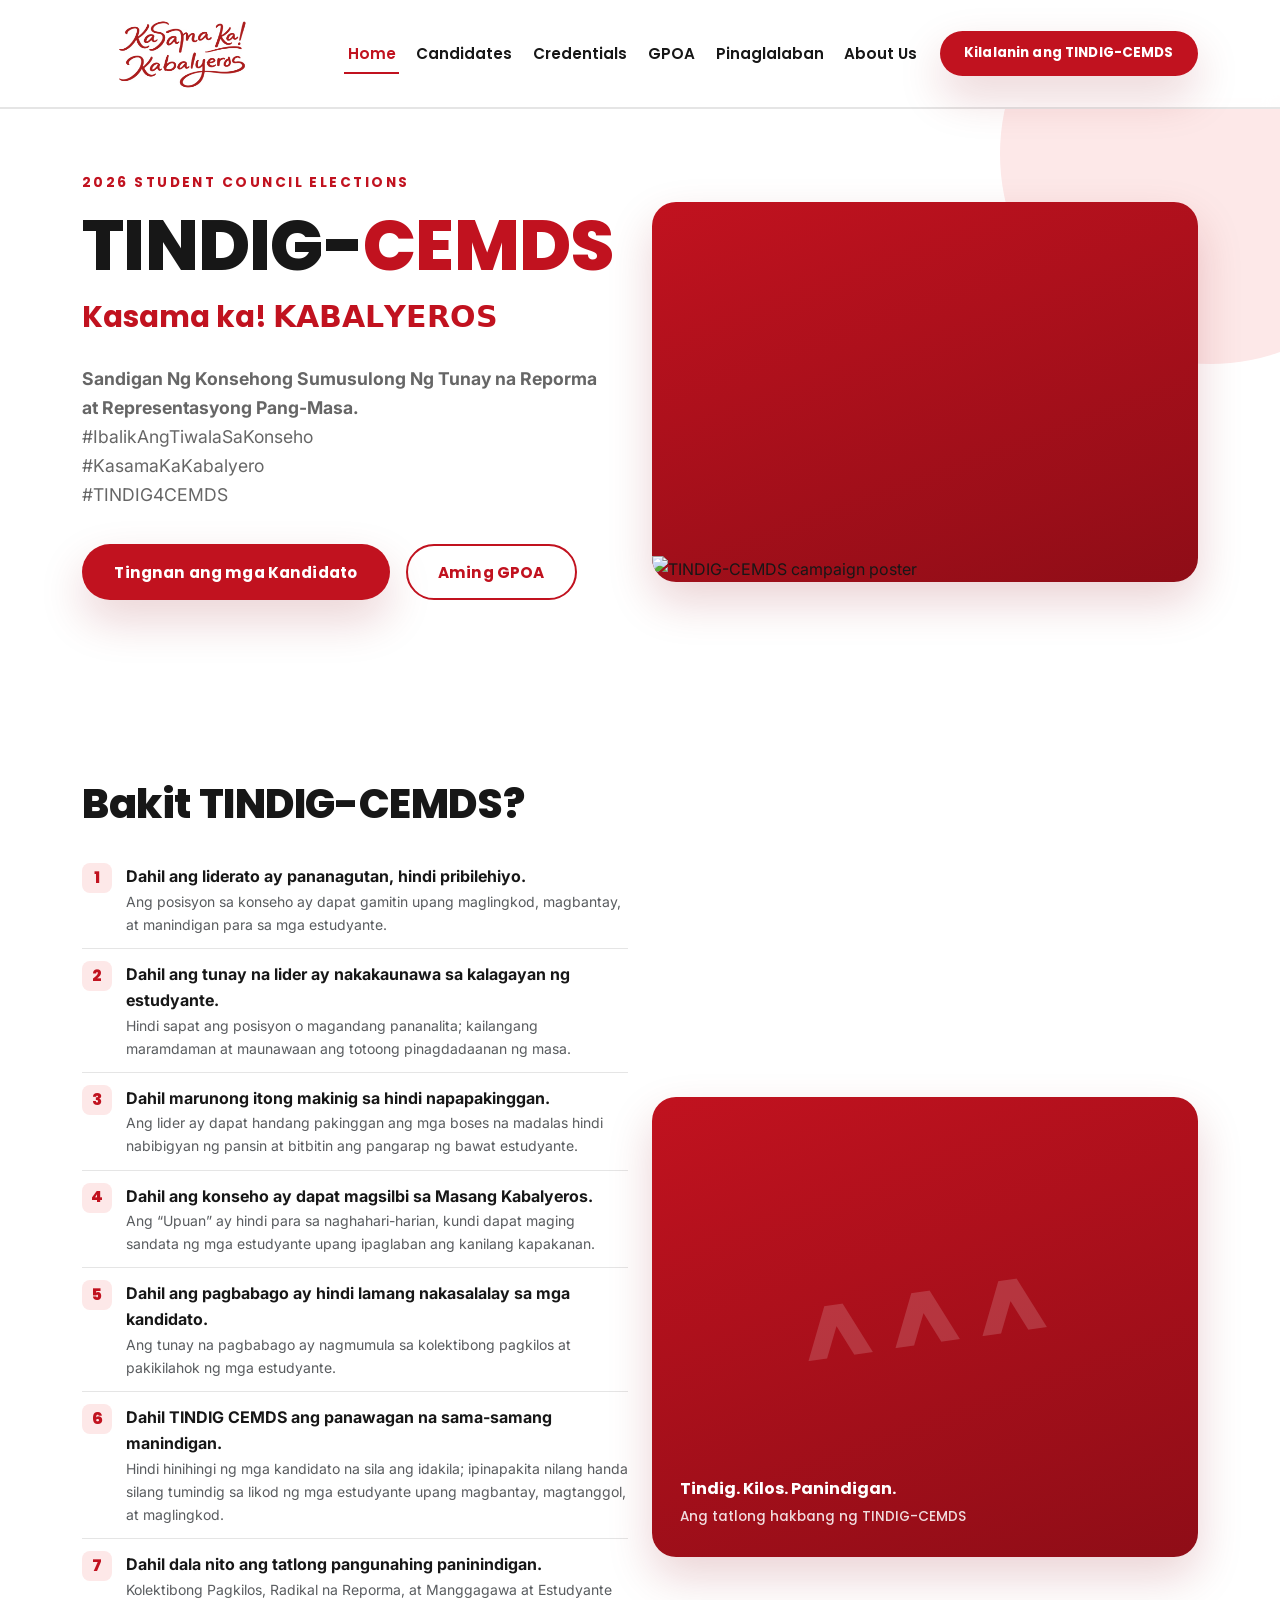
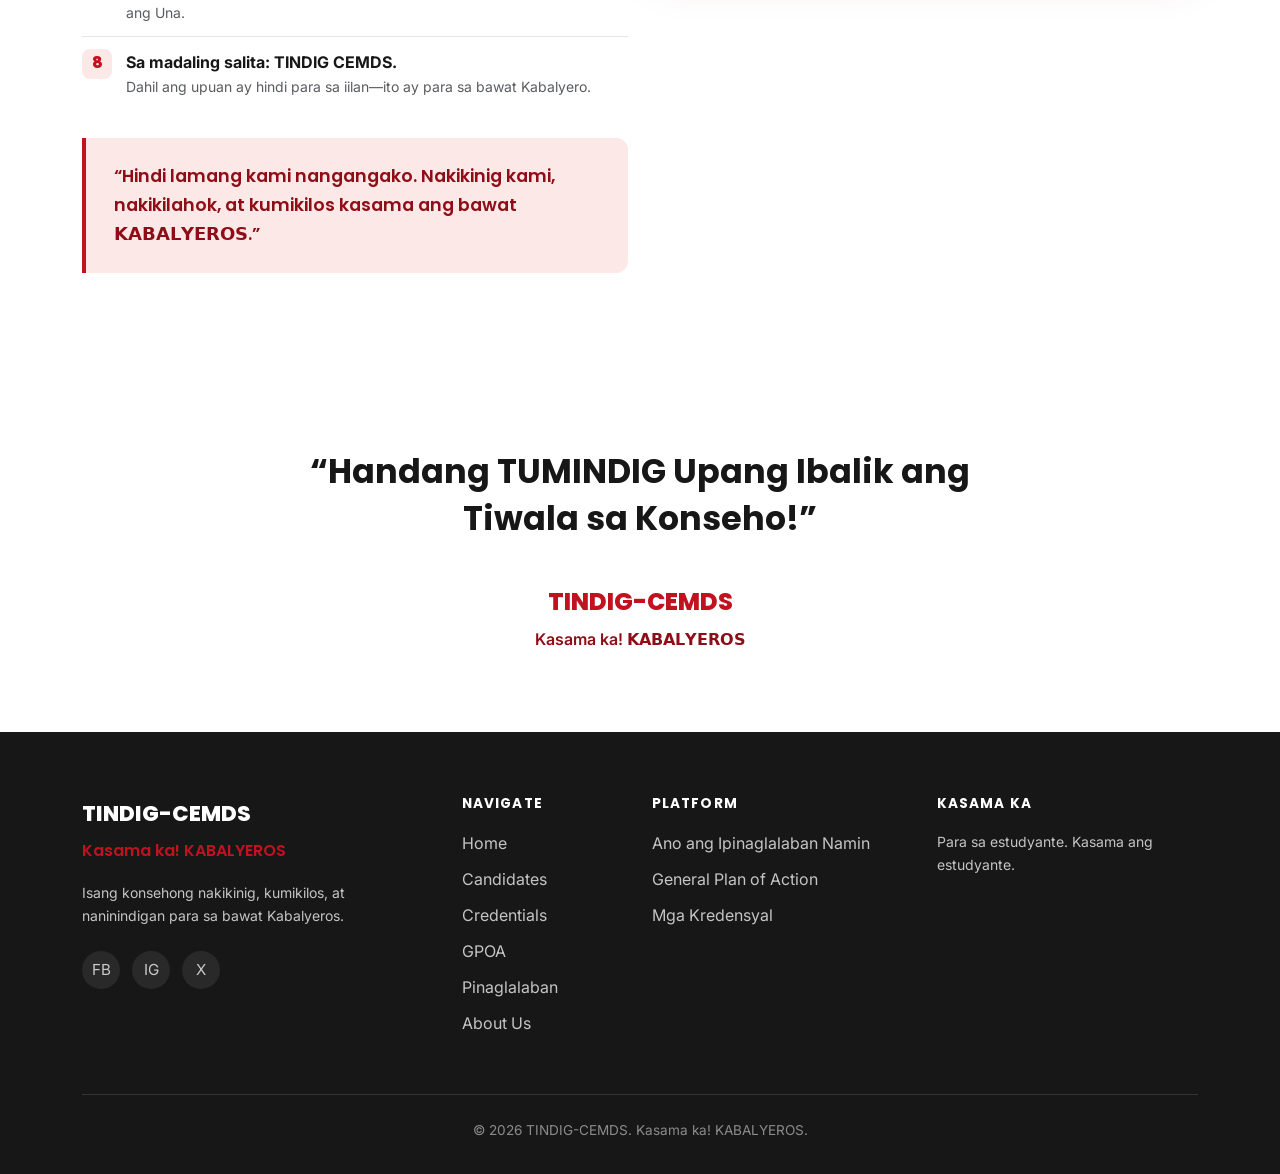
==== index.html @ 8375a336 "Update" ====
<!DOCTYPE html>
<html lang="tl">

<head>
    <meta charset="UTF-8">
    <meta name="viewport" content="width=device-width, initial-scale=1.0">
    <title>TINDIG-CEMDS &mdash; Kasama ka! KABALYEROS</title>
    <meta name="description"
        content="TINDIG-CEMDS: Isang konsehong nakikinig, kumikilos, at naninindigan para sa bawat Kabalyeros.">

    <link rel="preconnect" href="https://fonts.googleapis.com">
    <link rel="preconnect" href="https://fonts.gstatic.com" crossorigin>
    <link
        href="https://fonts.googleapis.com/css2?family=Poppins:wght@500;600;700;800&family=Inter:wght@400;500;600&display=swap"
        rel="stylesheet">

    <link href="https://cdn.jsdelivr.net/npm/bootstrap@5.3.3/dist/css/bootstrap.min.css" rel="stylesheet">
    <link rel="stylesheet" href="css/style.css">
</head>

<body>

    <div id="site-navbar"></div>

    <main style="padding-top: 84px;">

        <!-- HERO -->
        <section class="hero">
            <div class="container">
                <div class="row align-items-center gy-5">
                    <div class="col-lg-6">
                        <div class="hero-kicker reveal">2026 Student Council Elections</div>
                        <h1 class="hero-title reveal">TINDIG-<span class="text-primary-red">CEMDS</span></h1>
                        <div class="hero-tagline reveal">Kasama ka! 𝗞𝗔𝗕𝗔𝗟𝗬𝗘𝗥𝗢𝗦</div>
                        <p class="hero-sub reveal"><strong>Sandigan Ng Konsehong Sumusulong Ng Tunay na Reporma at
                                Representasyong Pang-Masa.</strong> <br> #IbalikAngTiwalaSaKonseho
                            <br>#KasamaKaKabalyero
                            <br>#TINDIG4CEMDS
                        </p>
                        <div class="hero-actions reveal">
                            <a href="candidates.html" class="btn-campaign btn-campaign-red">Tingnan ang mga
                                Kandidato</a>
                            <a href="gpoa.html" class="btn-campaign btn-campaign-outline">Aming GPOA</a>
                        </div>
                    </div>
                    <div class="col-lg-6">
                        <div class="hero-visual reveal"> <img src="assets/images/POSTER.png"
                                alt="TINDIG-CEMDS campaign poster" size="50%">
                        </div>
                    </div>
                </div>
            </div>
            </div>
        </section>

        <!-- CAMPAIGN INTRODUCTION -->
        <section class="section">
            <div class="container">
                <div class="row align-items-center gy-5">
                    <div class="col-lg-6 reveal">
                        <h2 class="section-heading">Bakit TINDIG-CEMDS?</h2>
                        <ul class="value-check-list mt-4">
                            <li>
                                <span class="value-check-icon">1</span>
                                <div>
                                    <strong>Dahil ang liderato ay pananagutan, hindi pribilehiyo.</strong>
                                    <p class="mb-0 text-muted small">Ang posisyon sa konseho ay dapat gamitin upang
                                        maglingkod, magbantay, at manindigan para sa mga estudyante.</p>
                                </div>
                            </li>
                            <li>
                                <span class="value-check-icon">2</span>
                                <div>
                                    <strong>Dahil ang tunay na lider ay nakakaunawa sa kalagayan ng estudyante.</strong>
                                    <p class="mb-0 text-muted small">Hindi sapat ang posisyon o magandang pananalita;
                                        kailangang maramdaman at maunawaan ang totoong pinagdadaanan ng masa.</p>
                                </div>
                            </li>
                            <li>
                                <span class="value-check-icon">3</span>
                                <div>
                                    <strong>Dahil marunong itong makinig sa hindi napapakinggan.</strong>
                                    <p class="mb-0 text-muted small">Ang lider ay dapat handang pakinggan ang mga boses
                                        na madalas hindi nabibigyan ng pansin at bitbitin ang pangarap ng bawat
                                        estudyante.</p>
                                </div>
                            </li>
                            <li>
                                <span class="value-check-icon">4</span>
                                <div>
                                    <strong>Dahil ang konseho ay dapat magsilbi sa Masang Kabalyeros.</strong>
                                    <p class="mb-0 text-muted small">Ang &ldquo;Upuan&rdquo; ay hindi para sa
                                        naghahari-harian,
                                        kundi dapat maging sandata ng mga estudyante upang ipaglaban ang kanilang
                                        kapakanan.</p>
                                </div>
                            </li>
                            <li>
                                <span class="value-check-icon">5</span>
                                <div>
                                    <strong>Dahil ang pagbabago ay hindi lamang nakasalalay sa mga kandidato.</strong>
                                    <p class="mb-0 text-muted small">Ang tunay na pagbabago ay nagmumula sa kolektibong
                                        pagkilos at pakikilahok ng mga estudyante.</p>
                                </div>
                            </li>
                            <li>
                                <span class="value-check-icon">6</span>
                                <div>
                                    <strong>Dahil TINDIG CEMDS ang panawagan na sama-samang manindigan.</strong>
                                    <p class="mb-0 text-muted small">Hindi hinihingi ng mga kandidato na sila ang
                                        idakila; ipinapakita nilang handa silang tumindig sa likod ng mga estudyante
                                        upang magbantay, magtanggol, at maglingkod.</p>
                                </div>
                            </li>
                            <li>
                                <span class="value-check-icon">7</span>
                                <div>
                                    <strong>Dahil dala nito ang tatlong pangunahing paninindigan.</strong>
                                    <p class="mb-0 text-muted small">Kolektibong Pagkilos, Radikal na Reporma, at
                                        Manggagawa at Estudyante ang Una.</p>
                                </div>
                            </li>
                            <li>
                                <span class="value-check-icon">8</span>
                                <div>
                                    <strong>Sa madaling salita: TINDIG CEMDS.</strong>
                                    <p class="mb-0 text-muted small">Dahil ang upuan ay hindi para sa iilan&mdash;ito ay
                                        para
                                        sa bawat Kabalyero.</p>
                                </div>
                            </li>
                        </ul>
                        <div class="highlight-callout">
                            &ldquo;Hindi lamang kami nangangako. Nakikinig kami, nakikilahok, at kumikilos kasama ang
                            bawat 𝗞𝗔𝗕𝗔𝗟𝗬𝗘𝗥𝗢𝗦.&rdquo;
                        </div>
                    </div>
                    <div class="col-lg-6 reveal">
                        <div class="hero-visual" style="min-height: 460px;">
                            <span class="hero-visual-mark" style="font-size: 6rem;">^ ^ ^</span>
                            <div class="hero-visual-caption">
                                Tindig. Kilos. Panindigan.
                                <small>Ang tatlong hakbang ng TINDIG-CEMDS</small>
                            </div>
                        </div>
                    </div>
                </div>
            </div>
        </section>



        <!-- CAMPAIGN STATEMENT -->
        <section class="statement-section">
            <div class="container reveal">
                <p class="statement-text">&ldquo;Handang TUMINDIG Upang Ibalik ang Tiwala sa Konseho!&rdquo;</p>
                <div class="statement-brand">TINDIG-CEMDS</div>
                <div class="statement-tagline">Kasama ka! 𝗞𝗔𝗕𝗔𝗟𝗬𝗘𝗥𝗢𝗦</div>
            </div>
        </section>

    </main>

    <div id="site-footer"></div>

    <button id="backToTop" class="back-to-top" aria-label="Back to top">&uarr;</button>

    <!-- Candidate Profile Modal (shared markup, populated via JS) -->
    <div class="modal fade modal-candidate" id="candidateModal" tabindex="-1" aria-labelledby="candidateModalLabel"
        aria-hidden="true">
        <div class="modal-dialog modal-dialog-centered modal-lg">
            <div class="modal-content">
                <div class="modal-header">
                    <div class="d-flex align-items-center gap-3">
                        <img id="candidateModalPhoto" src="" alt="" class="modal-candidate-photo">
                        <div>
                            <h5 class="modal-title mb-0" id="candidateModalLabel"><span id="candidateModalName"></span>
                            </h5>
                            <div id="candidateModalPosition" class="small"></div>
                        </div>
                    </div>
                    <button type="button" class="btn-close" data-bs-dismiss="modal" aria-label="Close"></button>
                </div>
                <div class="modal-body" id="candidateModalBody"></div>
            </div>
        </div>
    </div>

    <script src="https://cdn.jsdelivr.net/npm/bootstrap@5.3.3/dist/js/bootstrap.bundle.min.js"></script>
    <script src="js/script.js"></script>
</body>

</html>
---- css/style.css ----
/* =========================================================
   TINDIG-CEMDS — Campaign Website Stylesheet
   Kasama ka! KABALYEROS
   ========================================================= */

:root {
    --primary-red: #C1121F;
    --dark-red: #8F0D17;
    --light-red: #FDE8E8;
    --white: #FFFFFF;
    --off-white: #F8F8F8;
    --dark: #171717;
    --gray: #666666;
    --border: #E5E5E5;

    --font-display: 'Poppins', sans-serif;
    --font-body: 'Inter', sans-serif;

    --section-py: 6rem;
    --section-py-sm: 3.5rem;
    --radius: 14px;
    --shadow-soft: 0 10px 30px rgba(23, 23, 23, 0.06);
    --shadow-strong: 0 20px 45px rgba(143, 13, 23, 0.18);
}

/* =========================================================
   Base
   ========================================================= */
* { box-sizing: border-box; }

html { scroll-behavior: smooth; }

body {
    font-family: var(--font-body);
    color: var(--dark);
    background-color: var(--white);
    overflow-x: hidden;
    line-height: 1.65;
}

h1, h2, h3, h4, h5, h6 {
    font-family: var(--font-display);
    font-weight: 800;
    color: var(--dark);
    letter-spacing: -0.01em;
}

a { text-decoration: none; }

img { max-width: 100%; display: block; }

::selection {
    background: var(--primary-red);
    color: var(--white);
}

:focus-visible {
    outline: 3px solid var(--primary-red);
    outline-offset: 3px;
}

@media (prefers-reduced-motion: reduce) {
    *, *::before, *::after {
        animation-duration: 0.001ms !important;
        animation-iteration-count: 1 !important;
        transition-duration: 0.001ms !important;
        scroll-behavior: auto !important;
    }
}

/* =========================================================
   Signature motif: the "chevron rise" — a repeated upward
   chevron mark ( ^ ) that stands in for "TINDIG" (to rise,
   to stand) and doubles as a nod to the Kabalyero (knight)
   sash / heraldic mark used across eyebrows and dividers.
   ========================================================= */

.eyebrow {
    display: inline-flex;
    align-items: center;
    gap: 0.55rem;
    font-family: var(--font-display);
    font-weight: 700;
    font-size: 0.8rem;
    letter-spacing: 0.16em;
    text-transform: uppercase;
    color: var(--primary-red);
    margin-bottom: 1rem;
}

.eyebrow::before {
    content: "^ ^ ^";
    letter-spacing: 0.1em;
    font-size: 0.75rem;
    color: var(--primary-red);
    opacity: 0.75;
}

.chevron-rule {
    width: 64px;
    height: 3px;
    background: var(--primary-red);
    position: relative;
    margin: 0 auto;
    border-radius: 2px;
}

.chevron-rule--left { margin: 0; }

/* =========================================================
   Utility / layout helpers
   ========================================================= */

.section {
    padding: var(--section-py) 0;
}

@media (max-width: 767.98px) {
    .section { padding: var(--section-py-sm) 0; }
}

.section-tint {
    background-color: var(--off-white);
}

.section-heading {
    font-size: clamp(1.9rem, 3.2vw, 2.75rem);
    line-height: 1.15;
    margin-bottom: 0.75rem;
}

.section-lead {
    color: var(--gray);
    font-size: 1.05rem;
    max-width: 640px;
}

.text-primary-red { color: var(--primary-red) !important; }
.bg-light-red { background-color: var(--light-red); }

/* Buttons */
.btn-campaign {
    display: inline-flex;
    align-items: center;
    justify-content: center;
    gap: 0.5rem;
    font-family: var(--font-display);
    font-weight: 700;
    font-size: 0.95rem;
    letter-spacing: 0.01em;
    padding: 0.85rem 1.9rem;
    border-radius: 999px;
    border: 2px solid transparent;
    transition: transform 0.2s ease, box-shadow 0.2s ease, background-color 0.2s ease, color 0.2s ease;
}

.btn-campaign-red {
    background-color: var(--primary-red);
    color: var(--white);
    box-shadow: var(--shadow-strong);
}

.btn-campaign-red:hover {
    background-color: var(--dark-red);
    color: var(--white);
    transform: translateY(-2px);
}

.btn-campaign-outline {
    background-color: transparent;
    color: var(--primary-red);
    border-color: var(--primary-red);
}

.btn-campaign-outline:hover {
    background-color: var(--primary-red);
    color: var(--white);
    transform: translateY(-2px);
}

.btn-campaign-white {
    background-color: var(--white);
    color: var(--primary-red);
}

.btn-campaign-white:hover {
    background-color: var(--dark);
    color: var(--white);
    transform: translateY(-2px);
}

/* =========================================================
   Navbar
   ========================================================= */

.navbar-campaign {
    background-color: rgba(255, 255, 255, 0.96);
    backdrop-filter: blur(8px);
    box-shadow: 0 2px 0 var(--border);
    padding-top: 0.85rem;
    padding-bottom: 0.85rem;
}

.navbar-brand-campaign {
    font-family: var(--font-display);
    font-weight: 800;
    font-size: 1.3rem;
    color: var(--dark) !important;
    letter-spacing: -0.02em;
    display: flex;
    align-items: center;
    gap: 0.6rem;
}

.navbar-brand-campaign .brand-mark {
    width: 34px;
    height: 34px;
    border-radius: 9px;
    background: linear-gradient(135deg, var(--primary-red), var(--dark-red));
    color: var(--white);
    display: flex;
    align-items: center;
    justify-content: center;
    font-family: var(--font-display);
    font-weight: 800;
    font-size: 1rem;
}

.navbar-campaign .nav-link {
    font-family: var(--font-display);
    font-weight: 600;
    font-size: 0.95rem;
    color: var(--dark);
    margin: 0 0.45rem;
    position: relative;
    padding: 0.5rem 0.2rem !important;
}

.navbar-campaign .nav-link::after {
    content: "";
    position: absolute;
    left: 0;
    bottom: 0;
    height: 2px;
    width: 0;
    background: var(--primary-red);
    transition: width 0.25s ease;
}

.navbar-campaign .nav-link:hover::after,
.navbar-campaign .nav-link.active::after {
    width: 100%;
}

.navbar-campaign .nav-link.active {
    color: var(--primary-red);
}

.nav-cta {
    margin-left: 0.75rem;
    padding: 0.6rem 1.4rem;
    font-size: 0.85rem;
}

@media (max-width: 991.98px) {
    .navbar-campaign .nav-link { margin: 0.15rem 0; }
    .nav-cta { margin-left: 0; margin-top: 0.6rem; width: 100%; }
}

/* =========================================================
   Hero
   ========================================================= */

.hero {
    padding: 5.5rem 0 4.5rem;
    position: relative;
    overflow: hidden;
}

.hero::before {
    content: "";
    position: absolute;
    top: -140px;
    right: -140px;
    width: 420px;
    height: 420px;
    background: var(--light-red);
    border-radius: 50%;
    z-index: 0;
}

.hero .container { position: relative; z-index: 1; }

.hero-kicker {
    font-family: var(--font-display);
    font-weight: 700;
    font-size: 0.85rem;
    letter-spacing: 0.18em;
    text-transform: uppercase;
    color: var(--primary-red);
    margin-bottom: 1rem;
}

.hero-title {
    font-size: clamp(2.6rem, 6vw, 4.4rem);
    line-height: 1.03;
    margin-bottom: 0.6rem;
}

.hero-tagline {
    font-family: var(--font-display);
    font-weight: 700;
    font-size: clamp(1.3rem, 2.4vw, 1.85rem);
    color: var(--primary-red);
    margin-bottom: 1.4rem;
}

.hero-sub {
    color: var(--gray);
    font-size: 1.1rem;
    max-width: 520px;
    margin-bottom: 2.2rem;
}

.hero-actions .btn-campaign { margin-right: 0.75rem; margin-bottom: 0.75rem; }

.hero-visual {
    position: relative;
    border-radius: 24px;
    overflow: hidden;
    background: linear-gradient(160deg, var(--primary-red), var(--dark-red));
    min-height: 380px;
    display: flex;
    align-items: flex-end;
    box-shadow: var(--shadow-strong);
}

.hero-visual .hero-visual-mark {
    font-family: var(--font-display);
    color: rgba(255,255,255,0.16);
    font-weight: 800;
    font-size: 9rem;
    position: absolute;
    top: 50%;
    left: 50%;
    transform: translate(-50%, -50%) rotate(-8deg);
    white-space: nowrap;
}

.hero-visual-caption {
    position: relative;
    z-index: 1;
    color: var(--white);
    padding: 1.75rem;
    font-family: var(--font-display);
    font-weight: 700;
}

.hero-visual-caption small {
    display: block;
    font-weight: 500;
    opacity: 0.85;
    font-size: 0.85rem;
    margin-top: 0.25rem;
}

@media (max-width: 991.98px) {
    .hero-visual { min-height: 260px; margin-top: 2.5rem; }
    .hero-visual .hero-visual-mark { font-size: 5rem; }
}

/* Reveal-on-scroll (paired with IntersectionObserver in script.js) */
.reveal {
    opacity: 0;
    transform: translateY(24px);
    transition: opacity 0.6s ease, transform 0.6s ease;
}

.reveal.is-visible {
    opacity: 1;
    transform: translateY(0);
}

/* =========================================================
   Intro / value grid
   ========================================================= */

.value-check-list { list-style: none; padding: 0; margin: 0; }

.value-check-list li {
    display: flex;
    align-items: flex-start;
    gap: 0.85rem;
    padding: 0.75rem 0;
    border-bottom: 1px solid var(--border);
}

.value-check-list li:last-child { border-bottom: none; }

.value-check-icon {
    flex: 0 0 auto;
    width: 30px;
    height: 30px;
    border-radius: 8px;
    background: var(--light-red);
    color: var(--primary-red);
    display: flex;
    align-items: center;
    justify-content: center;
    font-weight: 800;
    font-family: var(--font-display);
}

.highlight-callout {
    border-left: 4px solid var(--primary-red);
    background: var(--light-red);
    padding: 1.5rem 1.75rem;
    border-radius: 0 12px 12px 0;
    font-family: var(--font-display);
    font-weight: 600;
    font-size: 1.1rem;
    color: var(--dark-red);
    margin-top: 1.75rem;
}

/* =========================================================
   Candidate cards
   ========================================================= */

.filter-bar {
    display: flex;
    flex-wrap: wrap;
    gap: 0.6rem;
    margin-bottom: 2.5rem;
}

.filter-btn {
    font-family: var(--font-display);
    font-weight: 600;
    font-size: 0.85rem;
    padding: 0.5rem 1.2rem;
    border-radius: 999px;
    border: 2px solid var(--border);
    background: var(--white);
    color: var(--gray);
    transition: all 0.2s ease;
}

.filter-btn:hover { border-color: var(--primary-red); color: var(--primary-red); }

.filter-btn.active {
    background: var(--primary-red);
    border-color: var(--primary-red);
    color: var(--white);
}

.candidate-card {
    background: var(--white);
    border: 1px solid var(--border);
    border-radius: var(--radius);
    overflow: hidden;
    height: 100%;
    transition: transform 0.25s ease, box-shadow 0.25s ease;
    display: flex;
    flex-direction: column;
}

.candidate-card:hover {
    transform: translateY(-6px);
    box-shadow: var(--shadow-soft);
}

.candidate-photo-wrap {
    position: relative;
    aspect-ratio: 4 / 5;
    background: var(--light-red);
    overflow: hidden;
}

.candidate-photo-wrap img {
    width: 100%;
    height: 100%;
    object-fit: cover;
}

.candidate-position-tag {
    position: absolute;
    top: 12px;
    left: 12px;
    background: var(--primary-red);
    color: var(--white);
    font-family: var(--font-display);
    font-weight: 700;
    font-size: 0.7rem;
    letter-spacing: 0.05em;
    text-transform: uppercase;
    padding: 0.35rem 0.7rem;
    border-radius: 999px;
}

.candidate-body {
    padding: 1.25rem 1.35rem 1.5rem;
    display: flex;
    flex-direction: column;
    flex-grow: 1;
}

.candidate-name {
    font-size: 1.1rem;
    margin-bottom: 0.15rem;
}

.candidate-position {
    color: var(--primary-red);
    font-family: var(--font-display);
    font-weight: 600;
    font-size: 0.85rem;
    margin-bottom: 0.65rem;
}

.candidate-intro {
    color: var(--gray);
    font-size: 0.9rem;
    margin-bottom: 1.1rem;
    flex-grow: 1;
}

.btn-profile {
    font-family: var(--font-display);
    font-weight: 700;
    font-size: 0.82rem;
    color: var(--primary-red);
    border: 2px solid var(--primary-red);
    border-radius: 999px;
    padding: 0.5rem 1rem;
    text-align: center;
    background: transparent;
    transition: all 0.2s ease;
}

.btn-profile:hover { background: var(--primary-red); color: var(--white); }

/* Candidate modal */
.modal-candidate .modal-content {
    border: none;
    border-radius: 18px;
    overflow: hidden;
}

.modal-candidate .modal-header {
    background: linear-gradient(135deg, var(--primary-red), var(--dark-red));
    color: var(--white);
    border: none;
    padding: 1.5rem 1.75rem;
}

.modal-candidate .modal-header .btn-close { filter: invert(1); }

.modal-candidate-photo {
    width: 84px;
    height: 84px;
    border-radius: 14px;
    object-fit: cover;
    border: 3px solid rgba(255,255,255,0.5);
}

.modal-candidate .modal-body { padding: 1.75rem; }

.modal-candidate dt {
    font-family: var(--font-display);
    font-weight: 700;
    font-size: 0.78rem;
    text-transform: uppercase;
    letter-spacing: 0.06em;
    color: var(--primary-red);
    margin-top: 1.1rem;
}

.modal-candidate dt:first-child { margin-top: 0; }

.modal-candidate dd {
    color: var(--dark);
    margin-bottom: 0;
}

/* =========================================================
   Credentials
   ========================================================= */

.stat-card {
    text-align: center;
    padding: 2rem 1rem;
    border-radius: var(--radius);
    background: var(--off-white);
    height: 100%;
}

.stat-number {
    font-family: var(--font-display);
    font-weight: 800;
    font-size: 2.4rem;
    color: var(--primary-red);
    line-height: 1;
}

.stat-label {
    font-size: 0.85rem;
    color: var(--gray);
    margin-top: 0.4rem;
    font-weight: 600;
}

.credential-card {
    border: 1px solid var(--border);
    border-radius: var(--radius);
    padding: 1.75rem;
    height: 100%;
    transition: border-color 0.2s ease, transform 0.2s ease;
}

.credential-card:hover {
    border-color: var(--primary-red);
    transform: translateY(-4px);
}

.credential-icon {
    width: 52px;
    height: 52px;
    border-radius: 12px;
    background: var(--light-red);
    color: var(--primary-red);
    display: flex;
    align-items: center;
    justify-content: center;
    font-size: 1.4rem;
    margin-bottom: 1rem;
}

/* Timeline */
.timeline {
    position: relative;
    padding-left: 2rem;
    border-left: 3px solid var(--light-red);
}

.timeline-item {
    position: relative;
    padding-bottom: 2rem;
}

.timeline-item:last-child { padding-bottom: 0; }

.timeline-item::before {
    content: "";
    position: absolute;
    left: -2.4rem;
    top: 0.2rem;
    width: 14px;
    height: 14px;
    border-radius: 50%;
    background: var(--primary-red);
    border: 3px solid var(--light-red);
}

.timeline-year {
    font-family: var(--font-display);
    font-weight: 700;
    color: var(--primary-red);
    font-size: 0.85rem;
    letter-spacing: 0.04em;
}

/* =========================================================
   GPOA Accordion
   ========================================================= */

.accordion-campaign .accordion-item {
    border: 1px solid var(--border);
    border-radius: 12px !important;
    overflow: hidden;
    margin-bottom: 1rem;
}

.accordion-campaign .accordion-button {
    font-family: var(--font-display);
    font-weight: 700;
    font-size: 1.02rem;
    color: var(--dark);
    background: var(--white);
    padding: 1.25rem 1.5rem;
}

.accordion-campaign .accordion-button:not(.collapsed) {
    color: var(--primary-red);
    background: var(--light-red);
    box-shadow: none;
}

.accordion-campaign .accordion-button:focus { box-shadow: none; }

.accordion-campaign .accordion-button::after {
    filter: none;
}

.accordion-campaign .accordion-body { padding: 1.5rem; }

.gpoa-program {
    padding-bottom: 1.5rem;
    margin-bottom: 1.5rem;
    border-bottom: 1px dashed var(--border);
}

.gpoa-program:last-child { border-bottom: none; margin-bottom: 0; padding-bottom: 0; }

.gpoa-program h5 {
    font-size: 1rem;
    color: var(--dark-red);
    margin-bottom: 0.6rem;
}

.gpoa-field-label {
    font-family: var(--font-display);
    font-weight: 700;
    font-size: 0.75rem;
    text-transform: uppercase;
    letter-spacing: 0.05em;
    color: var(--gray);
    margin-bottom: 0.15rem;
}

.gpoa-field { margin-bottom: 0.85rem; }
.gpoa-field:last-child { margin-bottom: 0; }

/* =========================================================
   Pinaglalaban advocacy cards
   ========================================================= */

.advocacy-card {
    border-radius: var(--radius);
    padding: 2.25rem 2rem;
    height: 100%;
    transition: transform 0.25s ease, box-shadow 0.25s ease;
}

.advocacy-card:hover { transform: translateY(-6px); }

.advocacy-card.card-white {
    background: var(--white);
    border: 1px solid var(--border);
}

.advocacy-card.card-white:hover { box-shadow: var(--shadow-soft); }

.advocacy-card.card-red {
    background: linear-gradient(150deg, var(--primary-red), var(--dark-red));
    color: var(--white);
}

.advocacy-card.card-red:hover { box-shadow: var(--shadow-strong); }

.advocacy-card.card-red .advocacy-title { color: var(--white); }
.advocacy-card.card-red p { color: rgba(255,255,255,0.9); }

.advocacy-number {
    font-family: var(--font-display);
    font-weight: 800;
    font-size: 0.85rem;
    letter-spacing: 0.08em;
    opacity: 0.6;
    margin-bottom: 0.75rem;
}

.advocacy-title {
    font-size: 1.25rem;
    color: var(--dark);
    margin-bottom: 0.6rem;
}

/* =========================================================
   Values
   ========================================================= */

.value-card {
    text-align: center;
    padding: 2rem 1.25rem;
    border-radius: var(--radius);
    border: 1px solid var(--border);
    height: 100%;
    transition: transform 0.2s ease, border-color 0.2s ease;
}

.value-card:hover {
    transform: translateY(-4px);
    border-color: var(--primary-red);
}

.value-card .value-mark {
    width: 56px;
    height: 56px;
    margin: 0 auto 1rem;
    border-radius: 50%;
    background: var(--light-red);
    color: var(--primary-red);
    display: flex;
    align-items: center;
    justify-content: center;
    font-family: var(--font-display);
    font-weight: 800;
    font-size: 1.1rem;
}

.value-card h5 {
    font-size: 1rem;
    letter-spacing: 0.02em;
    margin-bottom: 0.5rem;
}

.value-card p {
    color: var(--gray);
    font-size: 0.9rem;
    margin-bottom: 0;
}

/* =========================================================
   Vote CTA band
   ========================================================= */

.vote-band {
    background: linear-gradient(135deg, var(--primary-red), var(--dark-red));
    color: var(--white);
    text-align: center;
    padding: 5rem 0;
    position: relative;
    overflow: hidden;
}

.vote-band h2 {
    color: var(--white);
    font-size: clamp(2rem, 4vw, 3rem);
    margin-bottom: 1rem;
}

.vote-band p {
    color: rgba(255,255,255,0.9);
    font-size: 1.1rem;
    max-width: 620px;
    margin: 0 auto 0.5rem;
}

.vote-band .btn-campaign { margin-top: 1.75rem; }

/* Campaign statement */
.statement-section {
    text-align: center;
    padding: 5rem 0;
}

.statement-text {
    font-family: var(--font-display);
    font-weight: 700;
    font-size: clamp(1.4rem, 2.6vw, 2.1rem);
    max-width: 780px;
    margin: 0 auto 2.5rem;
    line-height: 1.4;
    color: var(--dark);
}

.statement-brand {
    font-family: var(--font-display);
    font-weight: 800;
    font-size: 1.5rem;
    color: var(--primary-red);
}

.statement-tagline {
    font-weight: 600;
    color: var(--dark-red);
    margin-top: 0.25rem;
}

/* =========================================================
   Footer
   ========================================================= */

.footer-campaign {
    background: var(--dark);
    color: rgba(255,255,255,0.75);
    padding: 4rem 0 2rem;
}

.footer-campaign .footer-brand {
    font-family: var(--font-display);
    font-weight: 800;
    font-size: 1.35rem;
    color: var(--white);
    margin-bottom: 0.4rem;
}

.footer-campaign .footer-tagline {
    color: var(--primary-red);
    font-weight: 600;
    font-family: var(--font-display);
    margin-bottom: 1rem;
}

.footer-campaign h6 {
    color: var(--white);
    font-family: var(--font-display);
    font-weight: 700;
    font-size: 0.85rem;
    text-transform: uppercase;
    letter-spacing: 0.08em;
    margin-bottom: 1.1rem;
}

.footer-campaign ul { list-style: none; padding: 0; margin: 0; }

.footer-campaign ul li { margin-bottom: 0.6rem; }

.footer-campaign a {
    color: rgba(255,255,255,0.75);
    transition: color 0.2s ease;
}

.footer-campaign a:hover { color: var(--white); }

.footer-social {
    display: flex;
    gap: 0.75rem;
}

.footer-social a {
    width: 38px;
    height: 38px;
    border-radius: 50%;
    background: rgba(255,255,255,0.08);
    display: flex;
    align-items: center;
    justify-content: center;
    font-size: 0.95rem;
}

.footer-social a:hover { background: var(--primary-red); }

.footer-bottom {
    border-top: 1px solid rgba(255,255,255,0.12);
    margin-top: 3rem;
    padding-top: 1.5rem;
    text-align: center;
    font-size: 0.85rem;
    color: rgba(255,255,255,0.5);
}

/* =========================================================
   Back to top
   ========================================================= */

.back-to-top {
    position: fixed;
    bottom: 1.75rem;
    right: 1.75rem;
    width: 48px;
    height: 48px;
    border-radius: 50%;
    background: var(--primary-red);
    color: var(--white);
    border: none;
    display: flex;
    align-items: center;
    justify-content: center;
    font-size: 1.1rem;
    box-shadow: var(--shadow-strong);
    opacity: 0;
    visibility: hidden;
    transform: translateY(12px);
    transition: all 0.3s ease;
    z-index: 999;
}

.back-to-top.show {
    opacity: 1;
    visibility: visible;
    transform: translateY(0);
}

.back-to-top:hover { background: var(--dark-red); }

/* =========================================================
   Page header (interior pages)
   ========================================================= */

.page-header {
    background: var(--off-white);
    padding: 3.5rem 0 3rem;
    text-align: center;
}

.page-header h1 { font-size: clamp(2rem, 4vw, 2.9rem); }

.page-header p {
    color: var(--gray);
    max-width: 560px;
    margin: 0.75rem auto 0;
}

/* About page */
.about-photo {
    border-radius: var(--radius);
    overflow: hidden;
    box-shadow: var(--shadow-soft);
}

/* =========================================================
   Responsive tweaks
   ========================================================= */

@media (max-width: 575.98px) {
    .btn-campaign { width: 100%; }
    .hero-actions .btn-campaign { margin-right: 0; }
    .advocacy-card { padding: 1.75rem 1.5rem; }
}
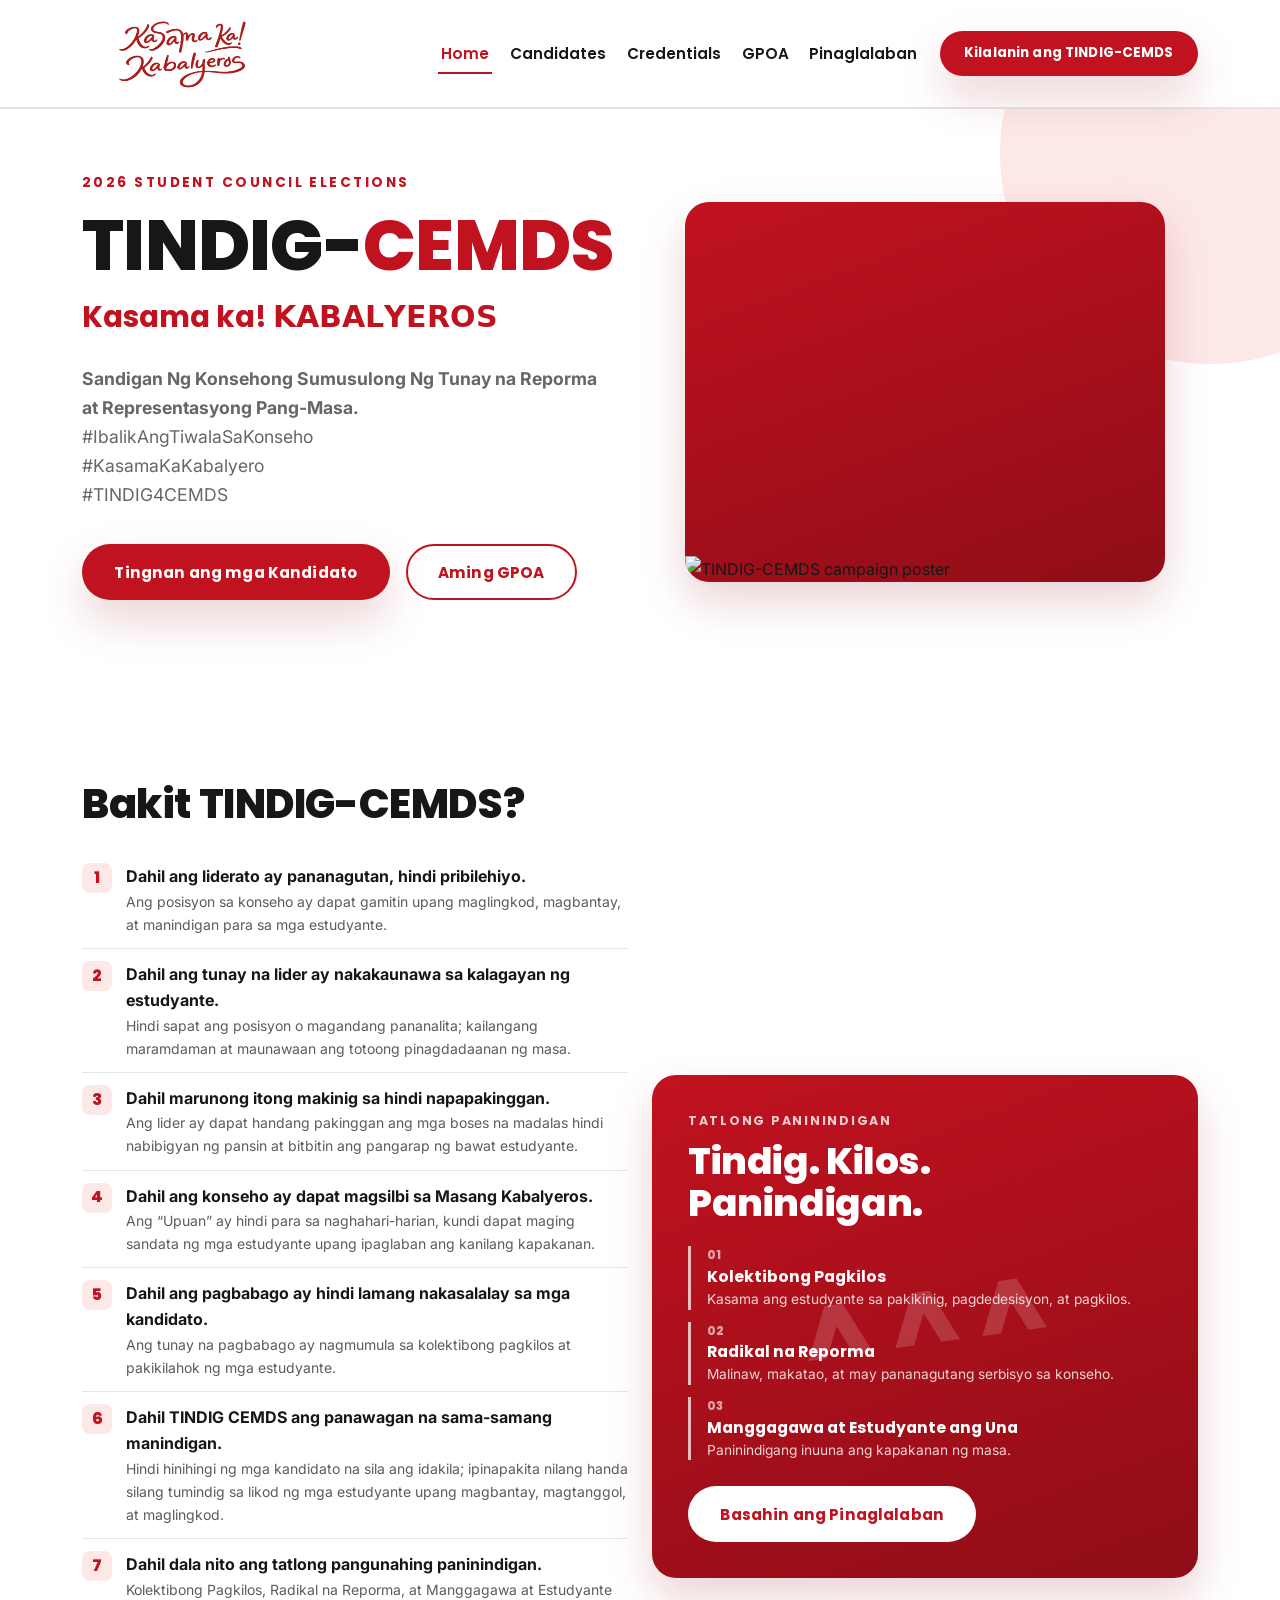
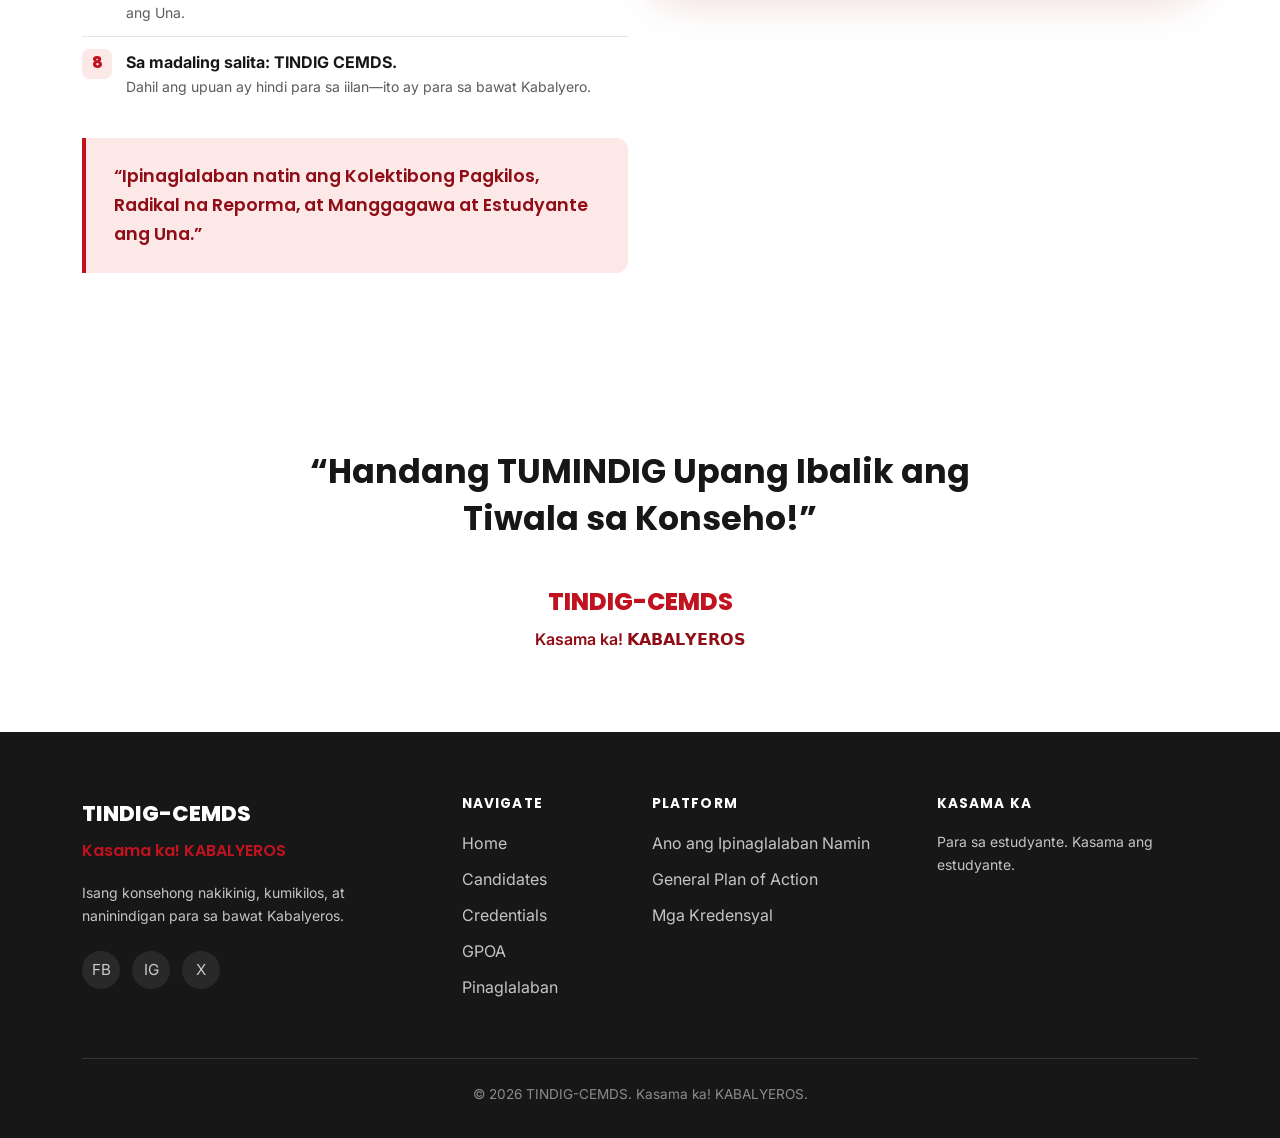
==== commit 7eb27db8: "Update all" ====
--- a/index.html
+++ b/index.html
@@ -44,8 +44,8 @@
                         </div>
                     </div>
                     <div class="col-lg-6">
-                        <div class="hero-visual reveal"> <img src="assets/images/POSTER.png"
-                                alt="TINDIG-CEMDS campaign poster" size="50%">
+                        <div class="hero-visual hero-poster-visual reveal"> <img src="assets/images/POSTER.png"
+                                alt="TINDIG-CEMDS campaign poster">
                         </div>
                     </div>
                 </div>
@@ -131,16 +131,34 @@
                             </li>
                         </ul>
                         <div class="highlight-callout">
-                            &ldquo;Hindi lamang kami nangangako. Nakikinig kami, nakikilahok, at kumikilos kasama ang
-                            bawat 𝗞𝗔𝗕𝗔𝗟𝗬𝗘𝗥𝗢𝗦.&rdquo;
+                            &ldquo;Ipinaglalaban natin ang Kolektibong Pagkilos, Radikal na Reporma, at Manggagawa at
+                            Estudyante ang Una.&rdquo;
                         </div>
                     </div>
                     <div class="col-lg-6 reveal">
-                        <div class="hero-visual" style="min-height: 460px;">
-                            <span class="hero-visual-mark" style="font-size: 6rem;">^ ^ ^</span>
-                            <div class="hero-visual-caption">
-                                Tindig. Kilos. Panindigan.
-                                <small>Ang tatlong hakbang ng TINDIG-CEMDS</small>
+                        <div class="hero-visual campaign-action-panel">
+                            <span class="hero-visual-mark">^ ^ ^</span>
+                            <div class="campaign-action-content">
+                                <div class="campaign-action-kicker">Tatlong Paninindigan</div>
+                                <h3>Tindig. Kilos. Panindigan.</h3>
+                                <div class="campaign-action-list">
+                                    <div>
+                                        <span>01</span>
+                                        <strong>Kolektibong Pagkilos</strong>
+                                        <p>Kasama ang estudyante sa pakikinig, pagdedesisyon, at pagkilos.</p>
+                                    </div>
+                                    <div>
+                                        <span>02</span>
+                                        <strong>Radikal na Reporma</strong>
+                                        <p>Malinaw, makatao, at may pananagutang serbisyo sa konseho.</p>
+                                    </div>
+                                    <div>
+                                        <span>03</span>
+                                        <strong>Manggagawa at Estudyante ang Una</strong>
+                                        <p>Paninindigang inuuna ang kapakanan ng masa.</p>
+                                    </div>
+                                </div>
+                                <a href="pinaglalaban.html" class="btn-campaign btn-campaign-white">Basahin ang Pinaglalaban</a>
                             </div>
                         </div>
                     </div>
@@ -190,4 +208,4 @@
     <script src="js/script.js"></script>
 </body>
 
-</html>+</html>
--- a/css/style.css
+++ b/css/style.css
@@ -364,9 +364,20 @@
     margin-top: 0.25rem;
 }
 
+.hero-poster-visual {
+    max-width: 88%;
+    margin-left: auto;
+    margin-right: auto;
+}
+
+.hero-poster-visual img {
+    width: 100%;
+}
+
 @media (max-width: 991.98px) {
     .hero-visual { min-height: 260px; margin-top: 2.5rem; }
     .hero-visual .hero-visual-mark { font-size: 5rem; }
+    .hero-poster-visual { max-width: 82%; }
 }
 
 /* Reveal-on-scroll (paired with IntersectionObserver in script.js) */
@@ -421,6 +432,81 @@
     font-size: 1.1rem;
     color: var(--dark-red);
     margin-top: 1.75rem;
+}
+
+.campaign-action-panel {
+    min-height: 460px;
+    align-items: stretch;
+}
+
+.campaign-action-panel .hero-visual-mark {
+    font-size: 6rem;
+}
+
+.campaign-action-content {
+    position: relative;
+    z-index: 1;
+    color: var(--white);
+    width: 100%;
+    padding: 2.25rem;
+    display: flex;
+    flex-direction: column;
+    justify-content: flex-end;
+}
+
+.campaign-action-kicker {
+    font-family: var(--font-display);
+    font-weight: 700;
+    font-size: 0.78rem;
+    letter-spacing: 0.14em;
+    text-transform: uppercase;
+    color: rgba(255,255,255,0.78);
+    margin-bottom: 0.6rem;
+}
+
+.campaign-action-content h3 {
+    color: var(--white);
+    font-size: clamp(1.6rem, 3vw, 2.35rem);
+    line-height: 1.1;
+    margin-bottom: 1.4rem;
+}
+
+.campaign-action-list {
+    display: grid;
+    gap: 0.75rem;
+    margin-bottom: 1.6rem;
+}
+
+.campaign-action-list div {
+    border-left: 3px solid rgba(255,255,255,0.72);
+    padding-left: 1rem;
+}
+
+.campaign-action-list span {
+    display: block;
+    font-family: var(--font-display);
+    font-weight: 800;
+    font-size: 0.72rem;
+    color: rgba(255,255,255,0.62);
+    margin-bottom: 0.1rem;
+}
+
+.campaign-action-list strong {
+    display: block;
+    font-family: var(--font-display);
+    font-size: 0.98rem;
+    line-height: 1.25;
+}
+
+.campaign-action-list p {
+    color: rgba(255,255,255,0.82);
+    font-size: 0.86rem;
+    line-height: 1.45;
+    margin: 0.2rem 0 0;
+}
+
+.campaign-action-content .btn-campaign {
+    align-self: flex-start;
 }
 
 /* =========================================================
@@ -583,6 +669,29 @@
     margin-bottom: 0;
 }
 
+.modal-credential-list {
+    padding-left: 1.1rem;
+    margin: 0;
+}
+
+.modal-credential-list li {
+    margin-bottom: 0.45rem;
+}
+
+.modal-credential-list li:last-child {
+    margin-bottom: 0;
+}
+
+.modal-credential-link {
+    color: var(--primary-red);
+    font-family: var(--font-display);
+    font-weight: 700;
+}
+
+.modal-credential-link:hover {
+    color: var(--dark-red);
+}
+
 /* =========================================================
    Credentials
    ========================================================= */
@@ -634,6 +743,57 @@
     justify-content: center;
     font-size: 1.4rem;
     margin-bottom: 1rem;
+}
+
+.credential-gallery-group {
+    margin-top: 3rem;
+}
+
+.text-center + .credential-gallery-group {
+    margin-top: 0;
+}
+
+.credential-gallery-heading {
+    display: flex;
+    align-items: center;
+    gap: 1rem;
+    margin-bottom: 1.25rem;
+}
+
+.credential-gallery-heading h3 {
+    font-size: clamp(1.25rem, 2vw, 1.6rem);
+    margin-bottom: 0;
+}
+
+.credential-gallery-heading::after {
+    content: "";
+    flex: 1 1 auto;
+    height: 2px;
+    background: var(--light-red);
+}
+
+.credential-image-card {
+    margin: 0;
+    border: 1px solid var(--border);
+    border-radius: var(--radius);
+    background: var(--white);
+    overflow: hidden;
+    height: 100%;
+    box-shadow: var(--shadow-soft);
+    transition: transform 0.2s ease, border-color 0.2s ease, box-shadow 0.2s ease;
+}
+
+.credential-image-card:hover {
+    border-color: var(--primary-red);
+    box-shadow: var(--shadow-strong);
+    transform: translateY(-4px);
+}
+
+.credential-image-card img {
+    width: 100%;
+    aspect-ratio: 3375 / 4219;
+    object-fit: contain;
+    background: var(--off-white);
 }
 
 /* Timeline */
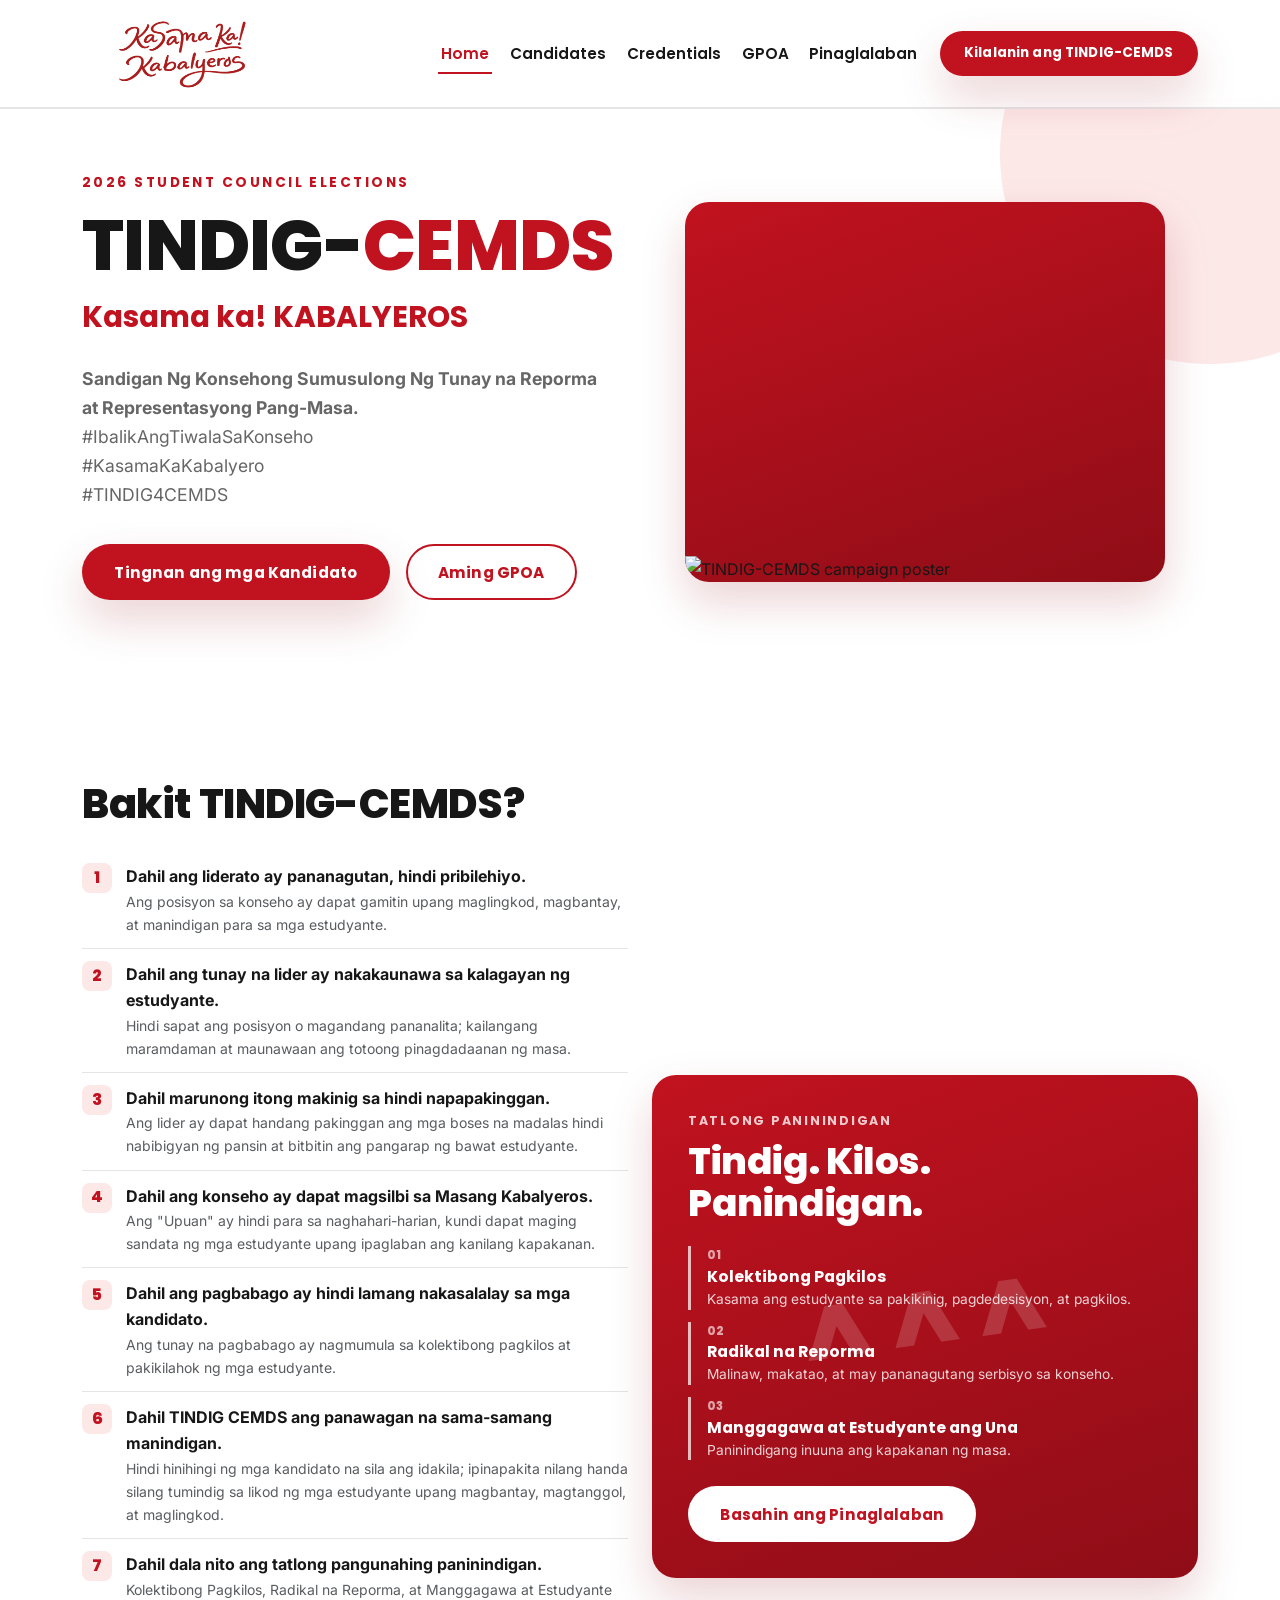
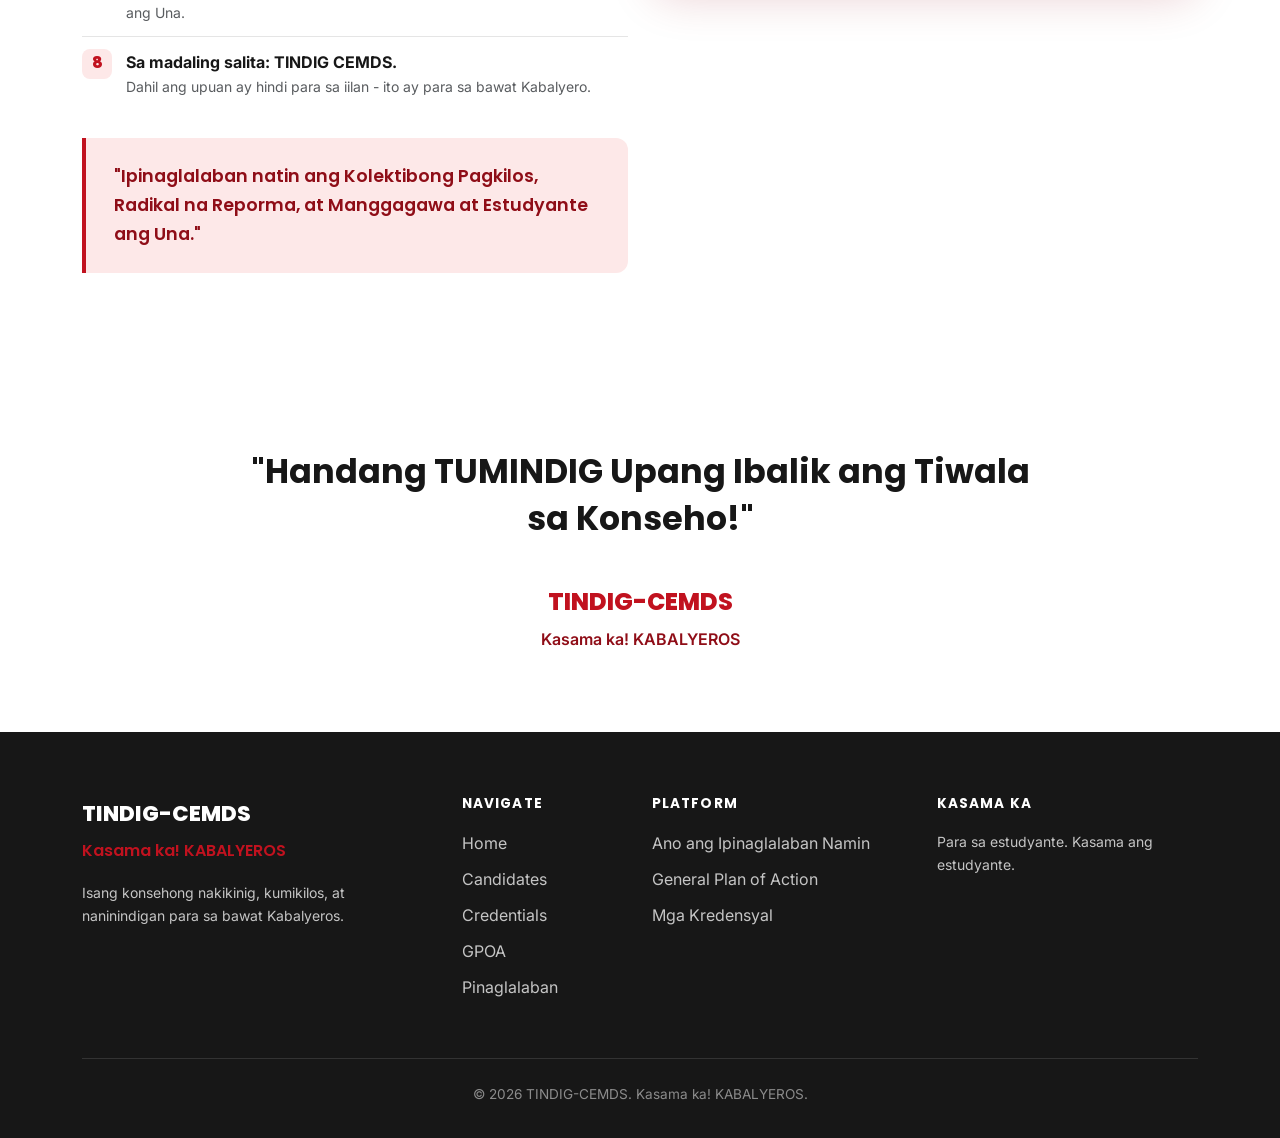
==== commit 9b9d06fc: "another update" ====
--- a/index.html
+++ b/index.html
@@ -4,7 +4,7 @@
 <head>
     <meta charset="UTF-8">
     <meta name="viewport" content="width=device-width, initial-scale=1.0">
-    <title>TINDIG-CEMDS &mdash; Kasama ka! KABALYEROS</title>
+    <title>TINDIG-CEMDS - Kasama ka! KABALYEROS</title>
     <meta name="description"
         content="TINDIG-CEMDS: Isang konsehong nakikinig, kumikilos, at naninindigan para sa bawat Kabalyeros.">
 
@@ -31,7 +31,7 @@
                     <div class="col-lg-6">
                         <div class="hero-kicker reveal">2026 Student Council Elections</div>
                         <h1 class="hero-title reveal">TINDIG-<span class="text-primary-red">CEMDS</span></h1>
-                        <div class="hero-tagline reveal">Kasama ka! 𝗞𝗔𝗕𝗔𝗟𝗬𝗘𝗥𝗢𝗦</div>
+                        <div class="hero-tagline reveal">Kasama ka! KABALYEROS</div>
                         <p class="hero-sub reveal"><strong>Sandigan Ng Konsehong Sumusulong Ng Tunay na Reporma at
                                 Representasyong Pang-Masa.</strong> <br> #IbalikAngTiwalaSaKonseho
                             <br>#KasamaKaKabalyero
@@ -49,7 +49,6 @@
                         </div>
                     </div>
                 </div>
-            </div>
             </div>
         </section>
 
@@ -89,7 +88,7 @@
                                 <span class="value-check-icon">4</span>
                                 <div>
                                     <strong>Dahil ang konseho ay dapat magsilbi sa Masang Kabalyeros.</strong>
-                                    <p class="mb-0 text-muted small">Ang &ldquo;Upuan&rdquo; ay hindi para sa
+                                    <p class="mb-0 text-muted small">Ang "Upuan" ay hindi para sa
                                         naghahari-harian,
                                         kundi dapat maging sandata ng mga estudyante upang ipaglaban ang kanilang
                                         kapakanan.</p>
@@ -124,15 +123,15 @@
                                 <span class="value-check-icon">8</span>
                                 <div>
                                     <strong>Sa madaling salita: TINDIG CEMDS.</strong>
-                                    <p class="mb-0 text-muted small">Dahil ang upuan ay hindi para sa iilan&mdash;ito ay
+                                    <p class="mb-0 text-muted small">Dahil ang upuan ay hindi para sa iilan - ito ay
                                         para
                                         sa bawat Kabalyero.</p>
                                 </div>
                             </li>
                         </ul>
                         <div class="highlight-callout">
-                            &ldquo;Ipinaglalaban natin ang Kolektibong Pagkilos, Radikal na Reporma, at Manggagawa at
-                            Estudyante ang Una.&rdquo;
+                            "Ipinaglalaban natin ang Kolektibong Pagkilos, Radikal na Reporma, at Manggagawa at
+                            Estudyante ang Una."
                         </div>
                     </div>
                     <div class="col-lg-6 reveal">
@@ -171,9 +170,9 @@
         <!-- CAMPAIGN STATEMENT -->
         <section class="statement-section">
             <div class="container reveal">
-                <p class="statement-text">&ldquo;Handang TUMINDIG Upang Ibalik ang Tiwala sa Konseho!&rdquo;</p>
+                <p class="statement-text">"Handang TUMINDIG Upang Ibalik ang Tiwala sa Konseho!"</p>
                 <div class="statement-brand">TINDIG-CEMDS</div>
-                <div class="statement-tagline">Kasama ka! 𝗞𝗔𝗕𝗔𝗟𝗬𝗘𝗥𝗢𝗦</div>
+                <div class="statement-tagline">Kasama ka! KABALYEROS</div>
             </div>
         </section>
 
@@ -183,27 +182,6 @@
 
     <button id="backToTop" class="back-to-top" aria-label="Back to top">&uarr;</button>
 
-    <!-- Candidate Profile Modal (shared markup, populated via JS) -->
-    <div class="modal fade modal-candidate" id="candidateModal" tabindex="-1" aria-labelledby="candidateModalLabel"
-        aria-hidden="true">
-        <div class="modal-dialog modal-dialog-centered modal-lg">
-            <div class="modal-content">
-                <div class="modal-header">
-                    <div class="d-flex align-items-center gap-3">
-                        <img id="candidateModalPhoto" src="" alt="" class="modal-candidate-photo">
-                        <div>
-                            <h5 class="modal-title mb-0" id="candidateModalLabel"><span id="candidateModalName"></span>
-                            </h5>
-                            <div id="candidateModalPosition" class="small"></div>
-                        </div>
-                    </div>
-                    <button type="button" class="btn-close" data-bs-dismiss="modal" aria-label="Close"></button>
-                </div>
-                <div class="modal-body" id="candidateModalBody"></div>
-            </div>
-        </div>
-    </div>
-
     <script src="https://cdn.jsdelivr.net/npm/bootstrap@5.3.3/dist/js/bootstrap.bundle.min.js"></script>
     <script src="js/script.js"></script>
 </body>
--- a/css/style.css
+++ b/css/style.css
@@ -96,17 +96,6 @@
     opacity: 0.75;
 }
 
-.chevron-rule {
-    width: 64px;
-    height: 3px;
-    background: var(--primary-red);
-    position: relative;
-    margin: 0 auto;
-    border-radius: 2px;
-}
-
-.chevron-rule--left { margin: 0; }
-
 /* =========================================================
    Utility / layout helpers
    ========================================================= */
@@ -136,7 +125,6 @@
 }
 
 .text-primary-red { color: var(--primary-red) !important; }
-.bg-light-red { background-color: var(--light-red); }
 
 /* Buttons */
 .btn-campaign {
@@ -210,20 +198,6 @@
     display: flex;
     align-items: center;
     gap: 0.6rem;
-}
-
-.navbar-brand-campaign .brand-mark {
-    width: 34px;
-    height: 34px;
-    border-radius: 9px;
-    background: linear-gradient(135deg, var(--primary-red), var(--dark-red));
-    color: var(--white);
-    display: flex;
-    align-items: center;
-    justify-content: center;
-    font-family: var(--font-display);
-    font-weight: 800;
-    font-size: 1rem;
 }
 
 .navbar-campaign .nav-link {
@@ -682,42 +656,9 @@
     margin-bottom: 0;
 }
 
-.modal-credential-link {
-    color: var(--primary-red);
-    font-family: var(--font-display);
-    font-weight: 700;
-}
-
-.modal-credential-link:hover {
-    color: var(--dark-red);
-}
-
 /* =========================================================
    Credentials
    ========================================================= */
-
-.stat-card {
-    text-align: center;
-    padding: 2rem 1rem;
-    border-radius: var(--radius);
-    background: var(--off-white);
-    height: 100%;
-}
-
-.stat-number {
-    font-family: var(--font-display);
-    font-weight: 800;
-    font-size: 2.4rem;
-    color: var(--primary-red);
-    line-height: 1;
-}
-
-.stat-label {
-    font-size: 0.85rem;
-    color: var(--gray);
-    margin-top: 0.4rem;
-    font-weight: 600;
-}
 
 .credential-card {
     border: 1px solid var(--border);
@@ -796,40 +737,6 @@
     background: var(--off-white);
 }
 
-/* Timeline */
-.timeline {
-    position: relative;
-    padding-left: 2rem;
-    border-left: 3px solid var(--light-red);
-}
-
-.timeline-item {
-    position: relative;
-    padding-bottom: 2rem;
-}
-
-.timeline-item:last-child { padding-bottom: 0; }
-
-.timeline-item::before {
-    content: "";
-    position: absolute;
-    left: -2.4rem;
-    top: 0.2rem;
-    width: 14px;
-    height: 14px;
-    border-radius: 50%;
-    background: var(--primary-red);
-    border: 3px solid var(--light-red);
-}
-
-.timeline-year {
-    font-family: var(--font-display);
-    font-weight: 700;
-    color: var(--primary-red);
-    font-size: 0.85rem;
-    letter-spacing: 0.04em;
-}
-
 /* =========================================================
    GPOA Accordion
    ========================================================= */
@@ -937,51 +844,6 @@
 }
 
 /* =========================================================
-   Values
-   ========================================================= */
-
-.value-card {
-    text-align: center;
-    padding: 2rem 1.25rem;
-    border-radius: var(--radius);
-    border: 1px solid var(--border);
-    height: 100%;
-    transition: transform 0.2s ease, border-color 0.2s ease;
-}
-
-.value-card:hover {
-    transform: translateY(-4px);
-    border-color: var(--primary-red);
-}
-
-.value-card .value-mark {
-    width: 56px;
-    height: 56px;
-    margin: 0 auto 1rem;
-    border-radius: 50%;
-    background: var(--light-red);
-    color: var(--primary-red);
-    display: flex;
-    align-items: center;
-    justify-content: center;
-    font-family: var(--font-display);
-    font-weight: 800;
-    font-size: 1.1rem;
-}
-
-.value-card h5 {
-    font-size: 1rem;
-    letter-spacing: 0.02em;
-    margin-bottom: 0.5rem;
-}
-
-.value-card p {
-    color: var(--gray);
-    font-size: 0.9rem;
-    margin-bottom: 0;
-}
-
-/* =========================================================
    Vote CTA band
    ========================================================= */
 
@@ -1083,24 +945,6 @@
 }
 
 .footer-campaign a:hover { color: var(--white); }
-
-.footer-social {
-    display: flex;
-    gap: 0.75rem;
-}
-
-.footer-social a {
-    width: 38px;
-    height: 38px;
-    border-radius: 50%;
-    background: rgba(255,255,255,0.08);
-    display: flex;
-    align-items: center;
-    justify-content: center;
-    font-size: 0.95rem;
-}
-
-.footer-social a:hover { background: var(--primary-red); }
 
 .footer-bottom {
     border-top: 1px solid rgba(255,255,255,0.12);
@@ -1163,13 +1007,6 @@
     margin: 0.75rem auto 0;
 }
 
-/* About page */
-.about-photo {
-    border-radius: var(--radius);
-    overflow: hidden;
-    box-shadow: var(--shadow-soft);
-}
-
 /* =========================================================
    Responsive tweaks
    ========================================================= */
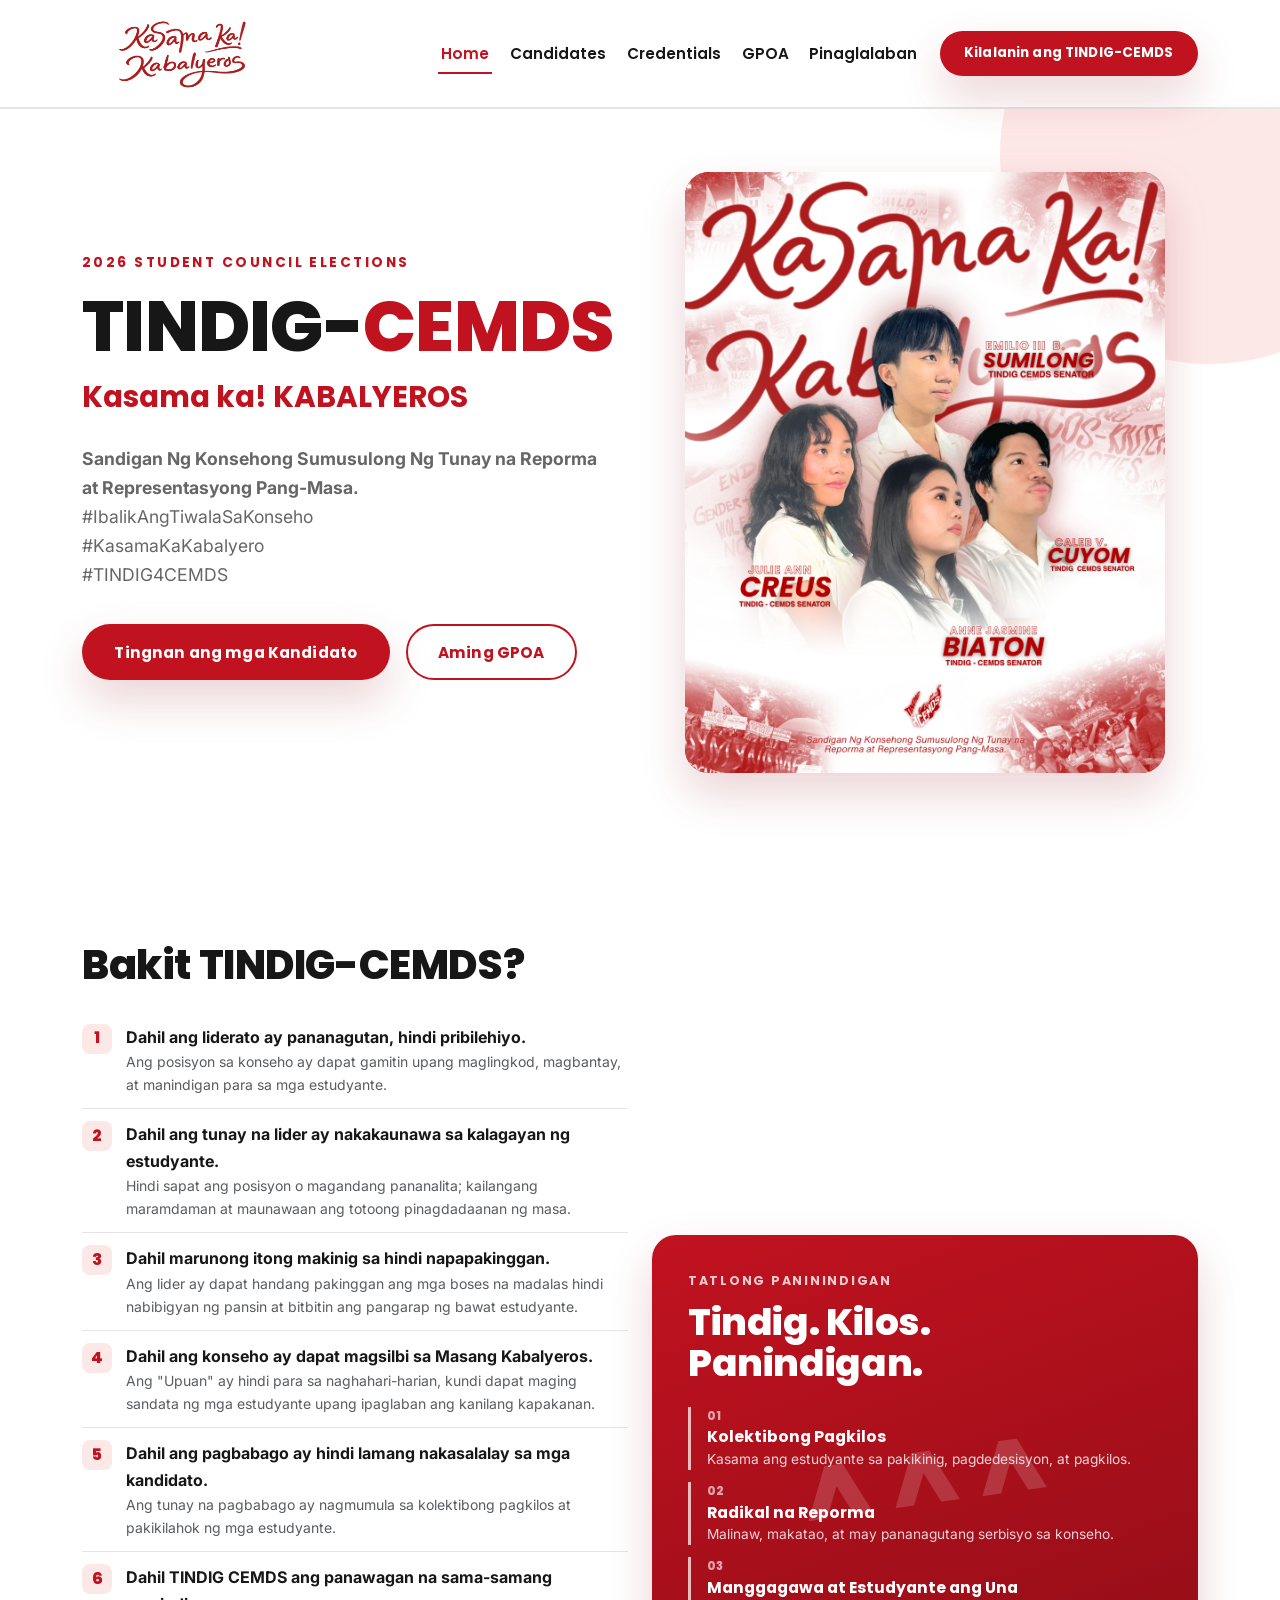
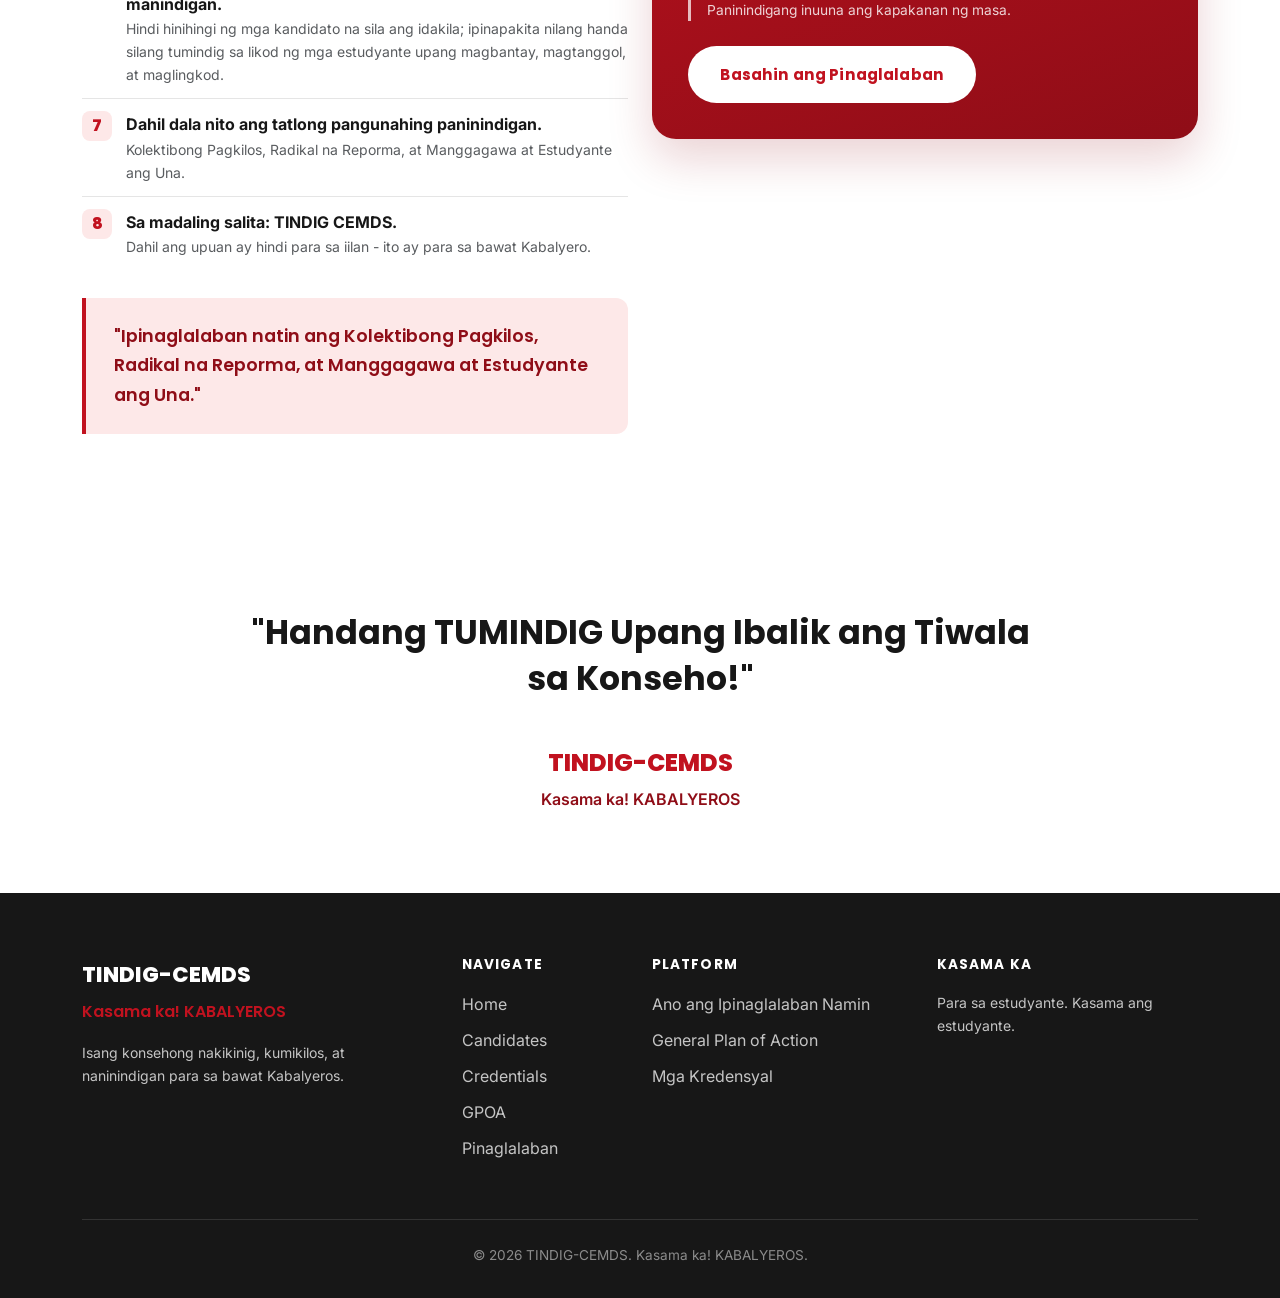
==== commit 8c7ae91f: "Update index.html" ====
--- a/index.html
+++ b/index.html
@@ -44,7 +44,7 @@
                         </div>
                     </div>
                     <div class="col-lg-6">
-                        <div class="hero-visual hero-poster-visual reveal"> <img src="assets/images/POSTER.png"
+                        <div class="hero-visual hero-poster-visual reveal"> <img src="assets/images/Poster.png"
                                 alt="TINDIG-CEMDS campaign poster">
                         </div>
                     </div>
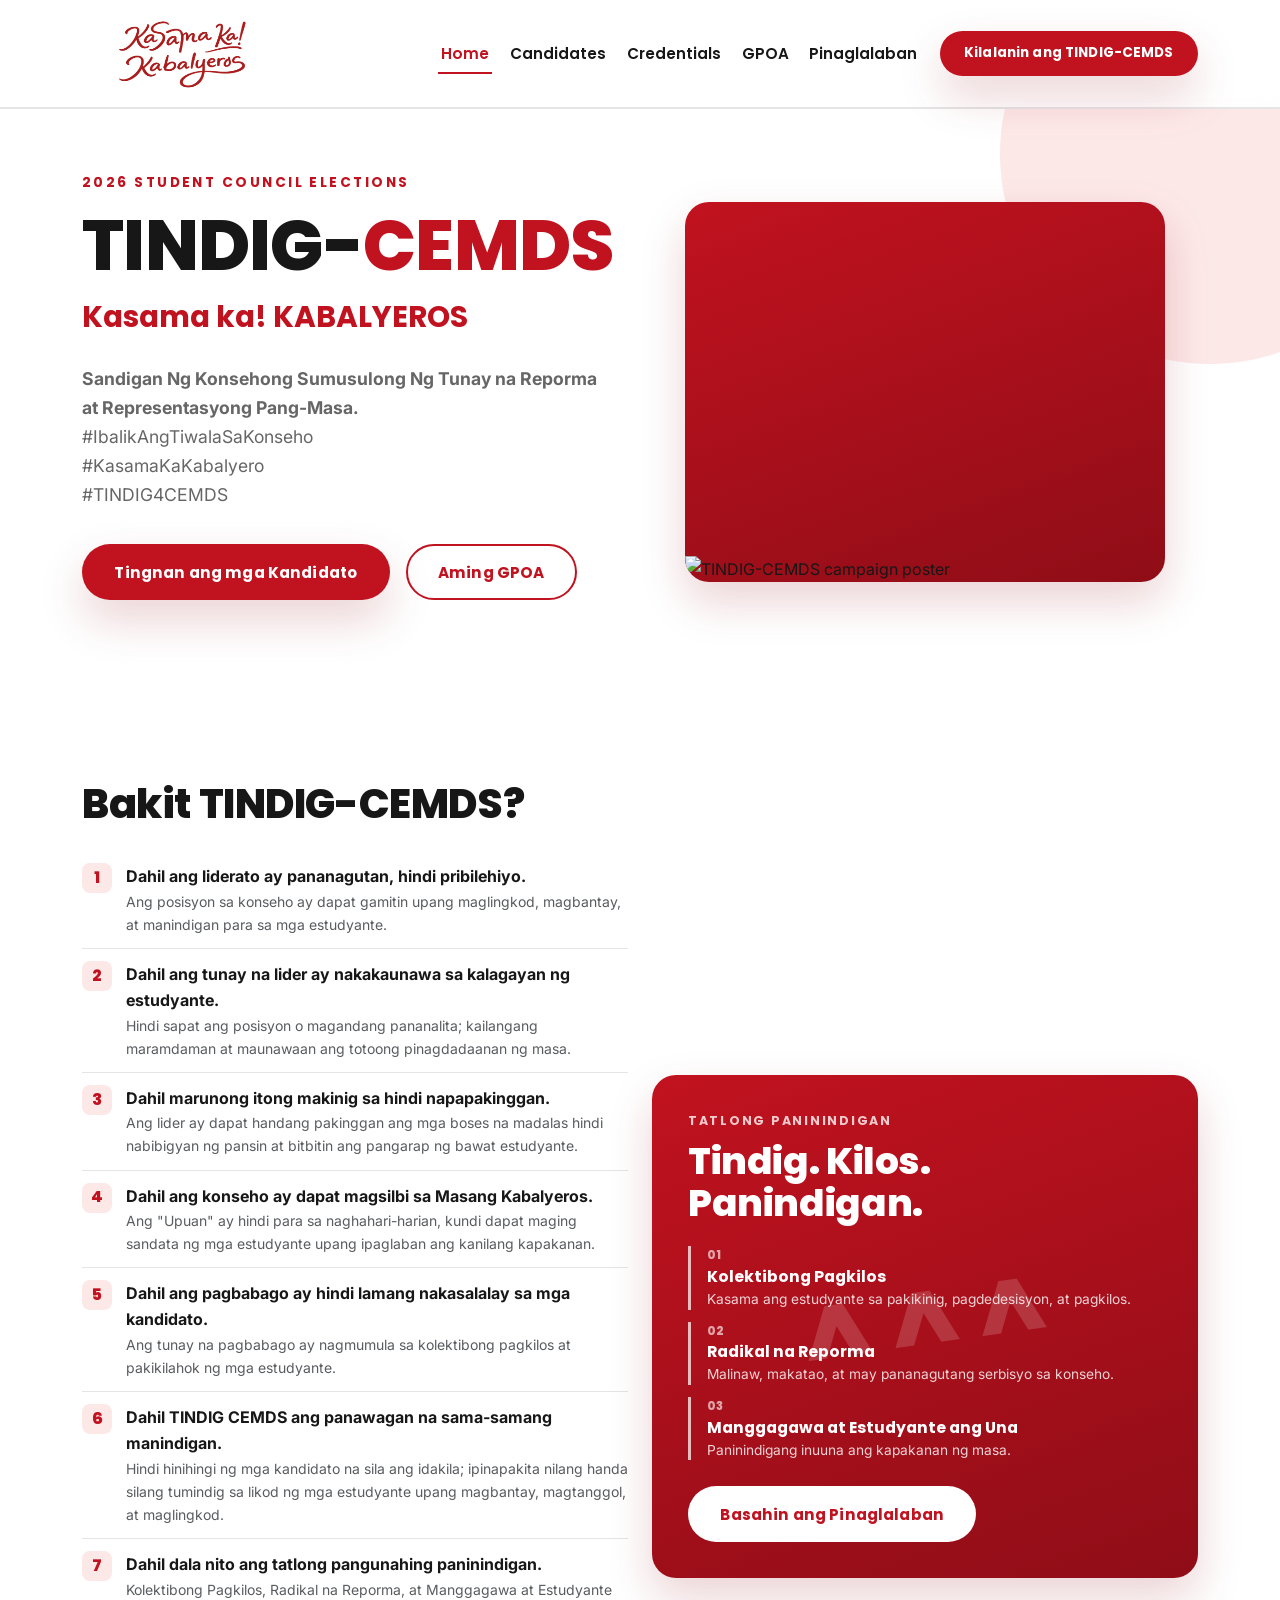
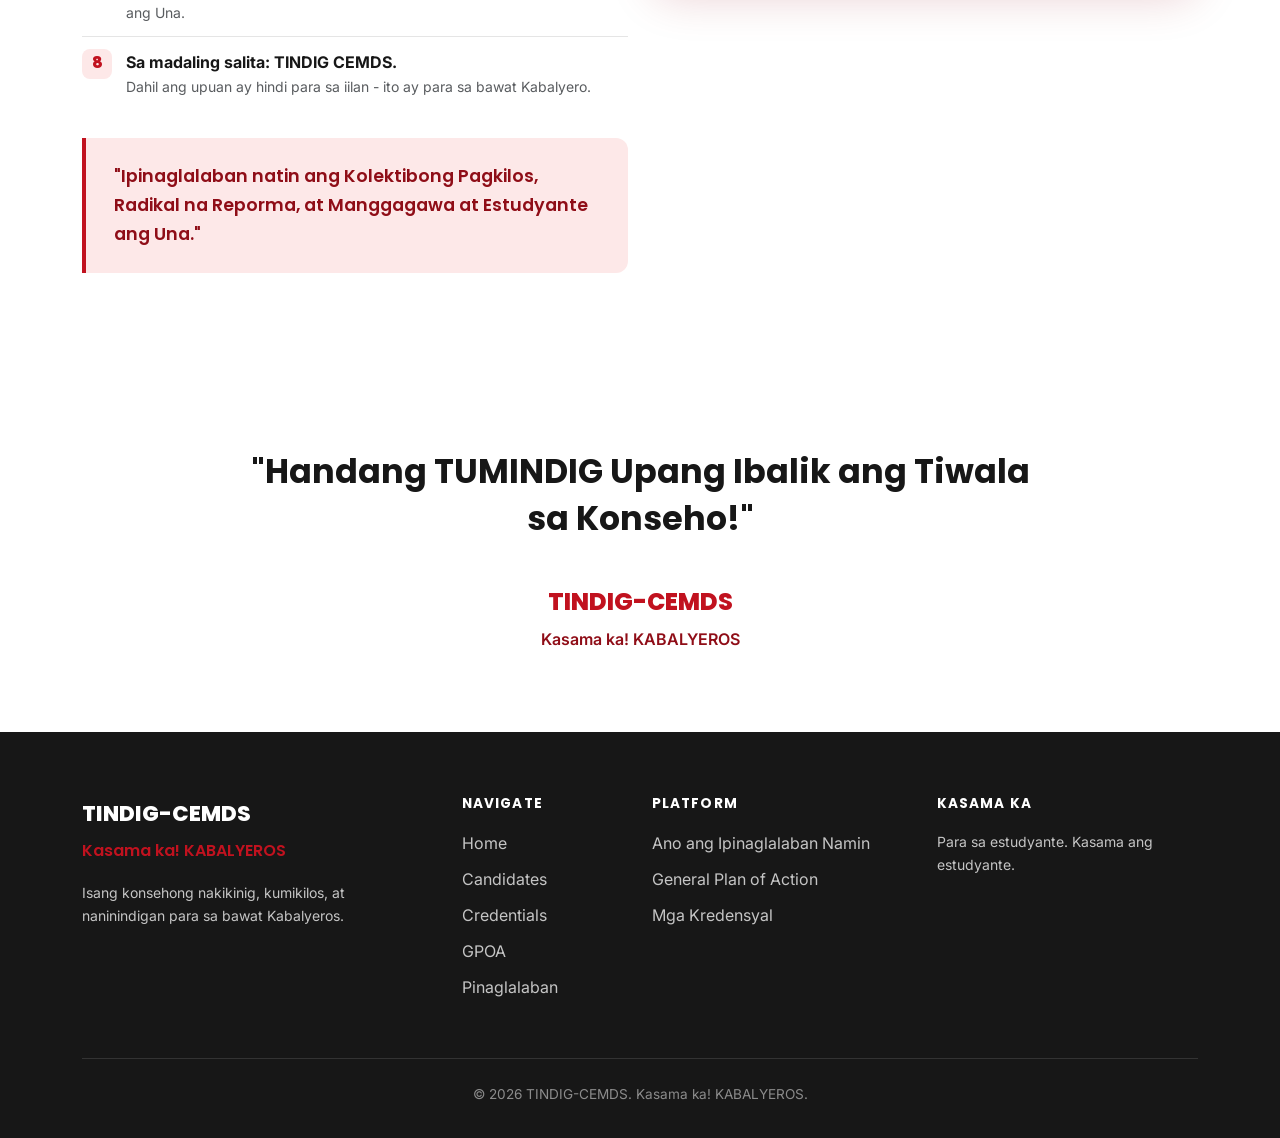
==== commit f75a8db9: "Another update jusq po" ====
--- a/index.html
+++ b/index.html
@@ -7,6 +7,7 @@
     <title>TINDIG-CEMDS - Kasama ka! KABALYEROS</title>
     <meta name="description"
         content="TINDIG-CEMDS: Isang konsehong nakikinig, kumikilos, at naninindigan para sa bawat Kabalyeros.">
+    <link rel="icon" type="image/png" href="assets/logo/KasamaKa.png">
 
     <link rel="preconnect" href="https://fonts.googleapis.com">
     <link rel="preconnect" href="https://fonts.gstatic.com" crossorigin>
@@ -44,7 +45,7 @@
                         </div>
                     </div>
                     <div class="col-lg-6">
-                        <div class="hero-visual hero-poster-visual reveal"> <img src="assets/images/Poster.png"
+                        <div class="hero-visual hero-poster-visual reveal"> <img src="assets/images/POSTER.png"
                                 alt="TINDIG-CEMDS campaign poster">
                         </div>
                     </div>
@@ -157,7 +158,8 @@
                                         <p>Paninindigang inuuna ang kapakanan ng masa.</p>
                                     </div>
                                 </div>
-                                <a href="pinaglalaban.html" class="btn-campaign btn-campaign-white">Basahin ang Pinaglalaban</a>
+                                <a href="pinaglalaban.html" class="btn-campaign btn-campaign-white">Basahin ang
+                                    Pinaglalaban</a>
                             </div>
                         </div>
                     </div>
@@ -186,4 +188,4 @@
     <script src="js/script.js"></script>
 </body>
 
-</html>
+</html>
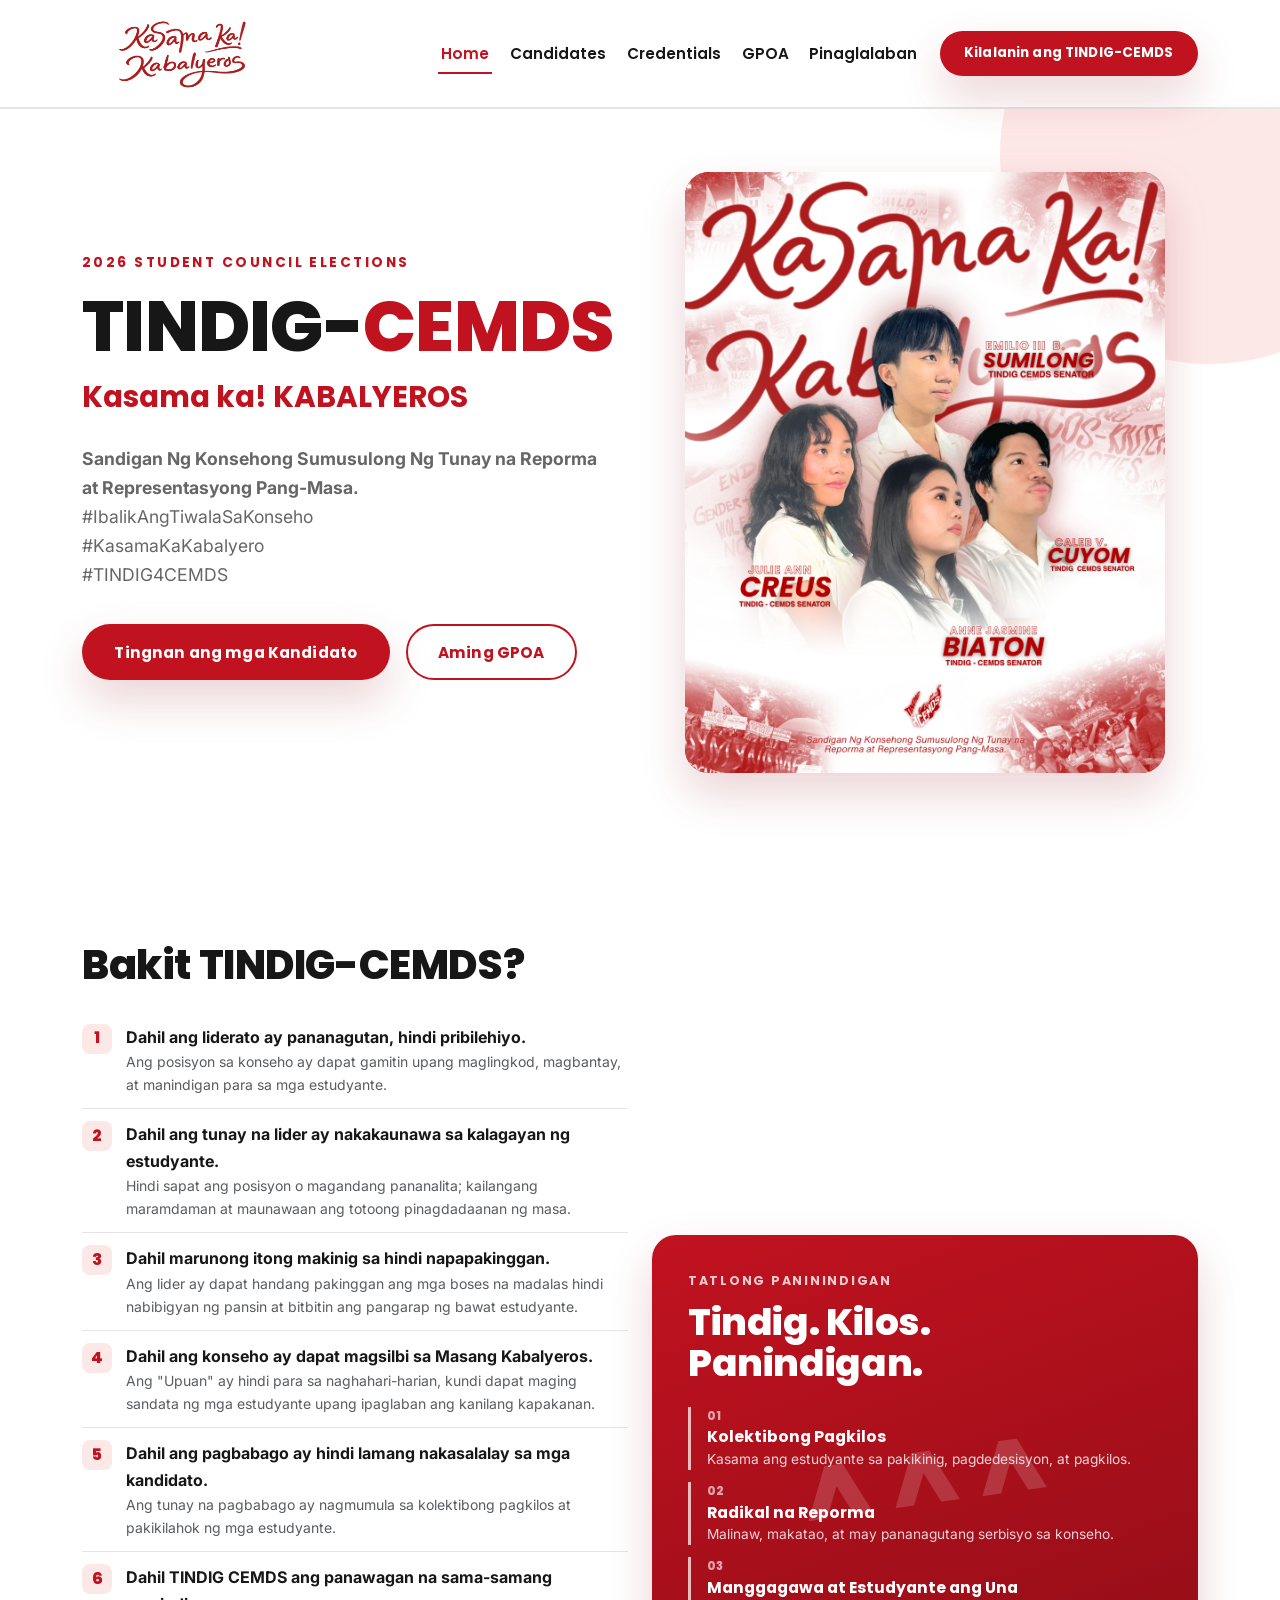
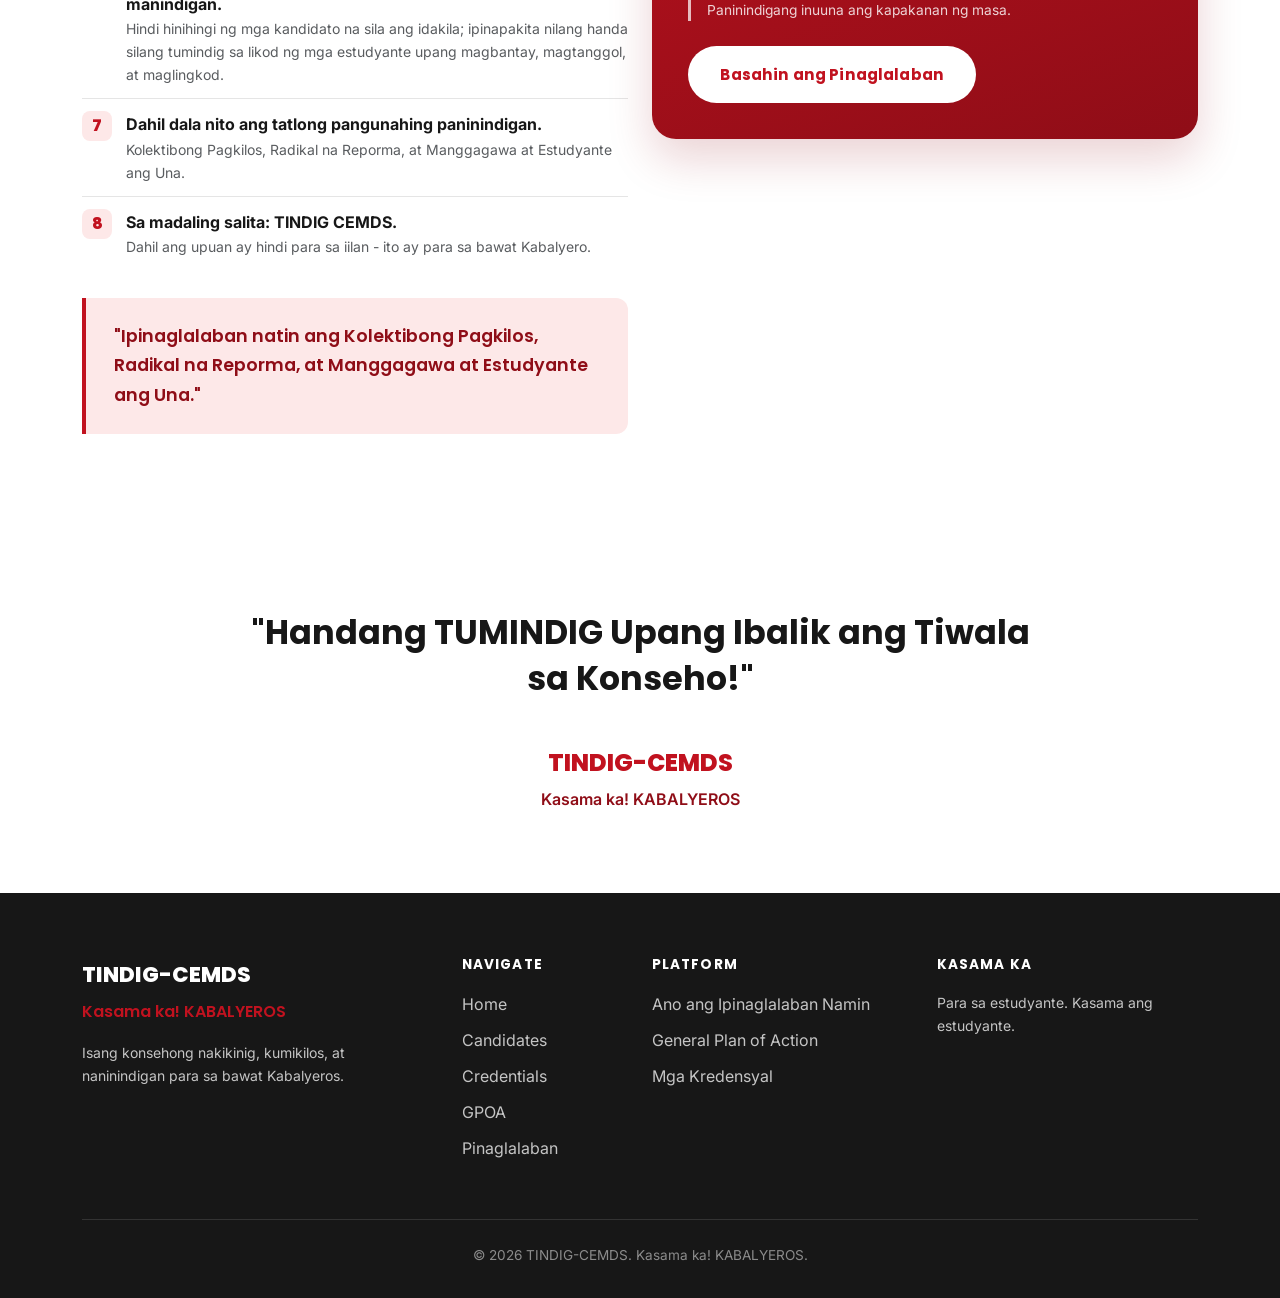
==== commit 3516ce7c: "Merge branch 'main' of https://github.com/Codebyts/TINDIG-CEMDS" ====
--- a/index.html
+++ b/index.html
@@ -45,7 +45,7 @@
                         </div>
                     </div>
                     <div class="col-lg-6">
-                        <div class="hero-visual hero-poster-visual reveal"> <img src="assets/images/POSTER.png"
+                        <div class="hero-visual hero-poster-visual reveal"> <img src="assets/images/Poster.png"
                                 alt="TINDIG-CEMDS campaign poster">
                         </div>
                     </div>
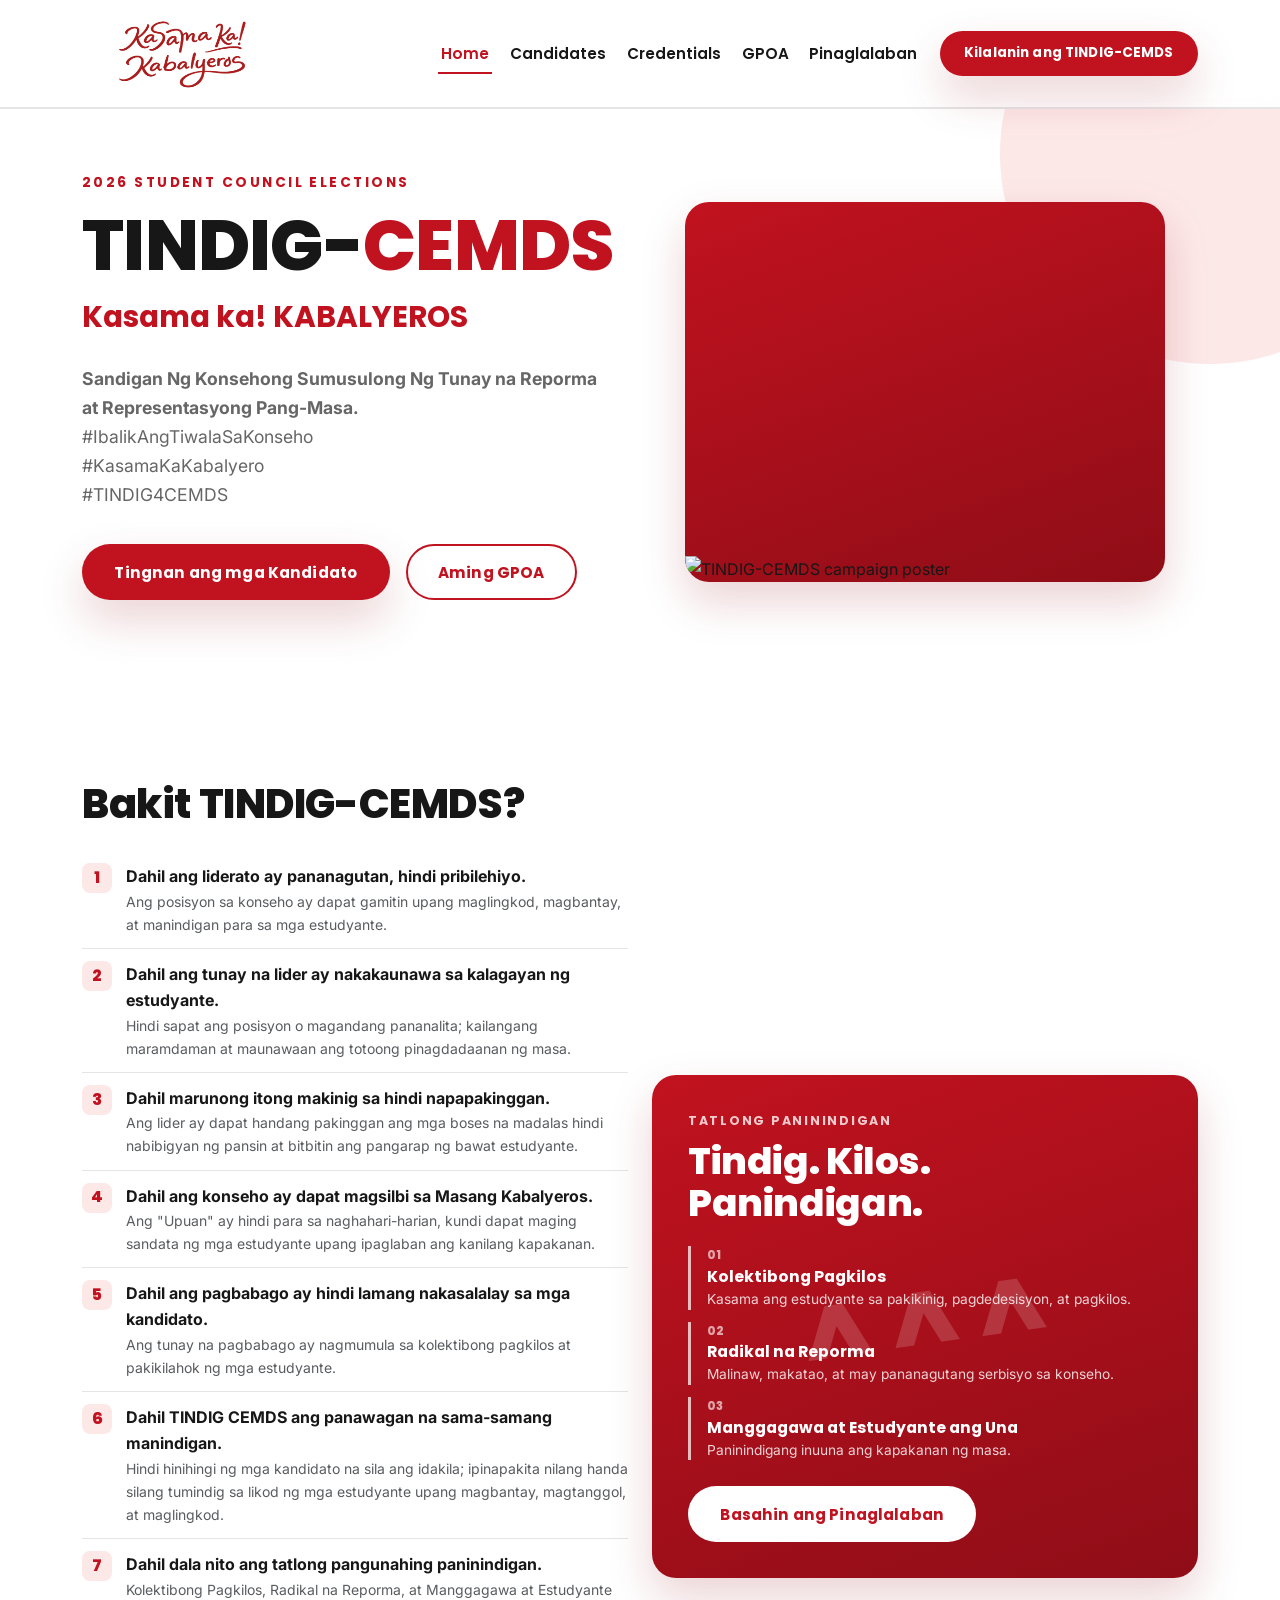
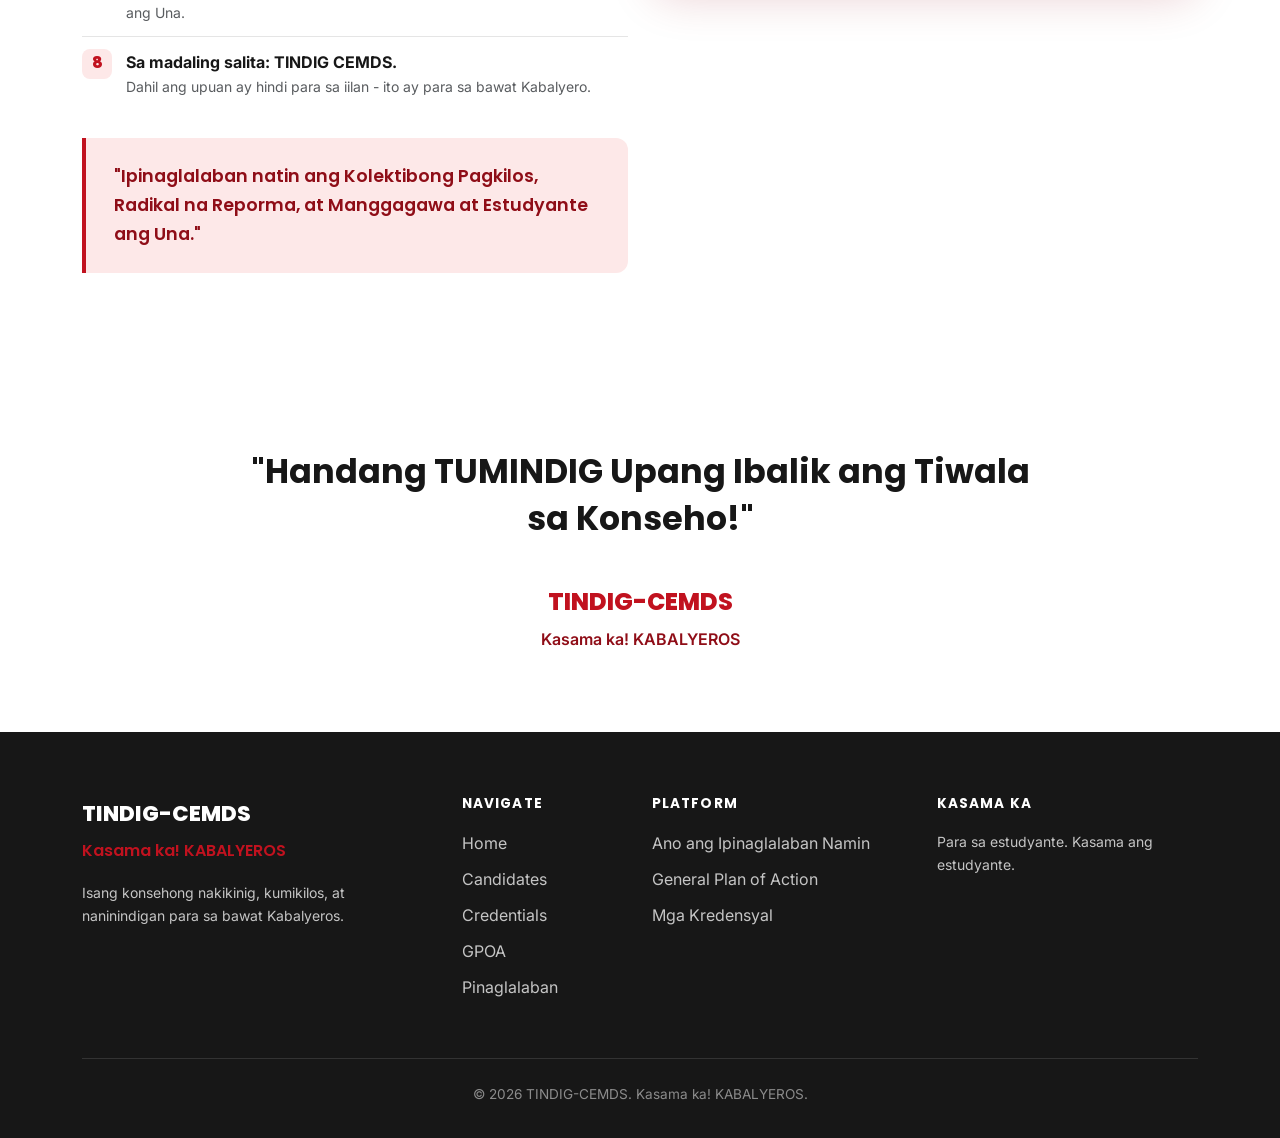
==== commit 5b929ca3: "." ====
--- a/index.html
+++ b/index.html
@@ -45,7 +45,7 @@
                         </div>
                     </div>
                     <div class="col-lg-6">
-                        <div class="hero-visual hero-poster-visual reveal"> <img src="assets/images/Poster.png"
+                        <div class="hero-visual hero-poster-visual reveal"> <img src="assets/images/POSTER.png"
                                 alt="TINDIG-CEMDS campaign poster">
                         </div>
                     </div>
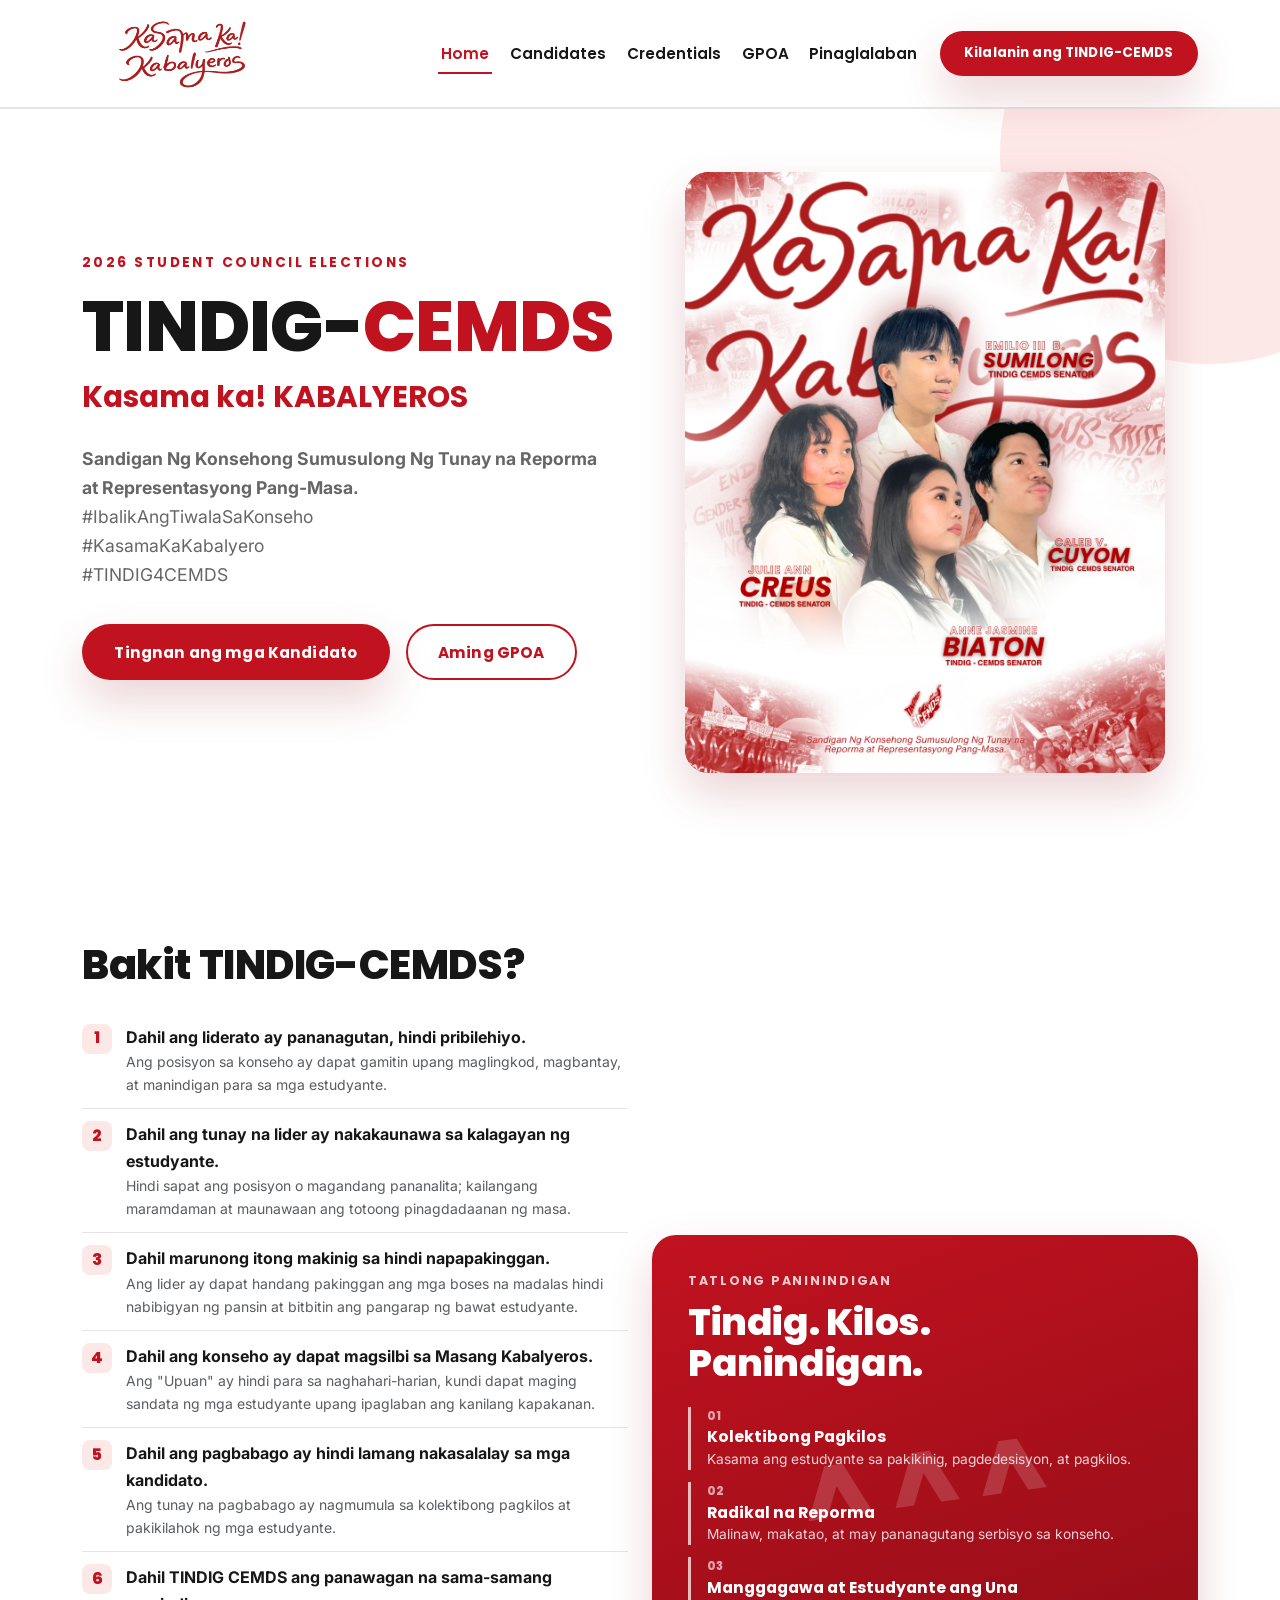
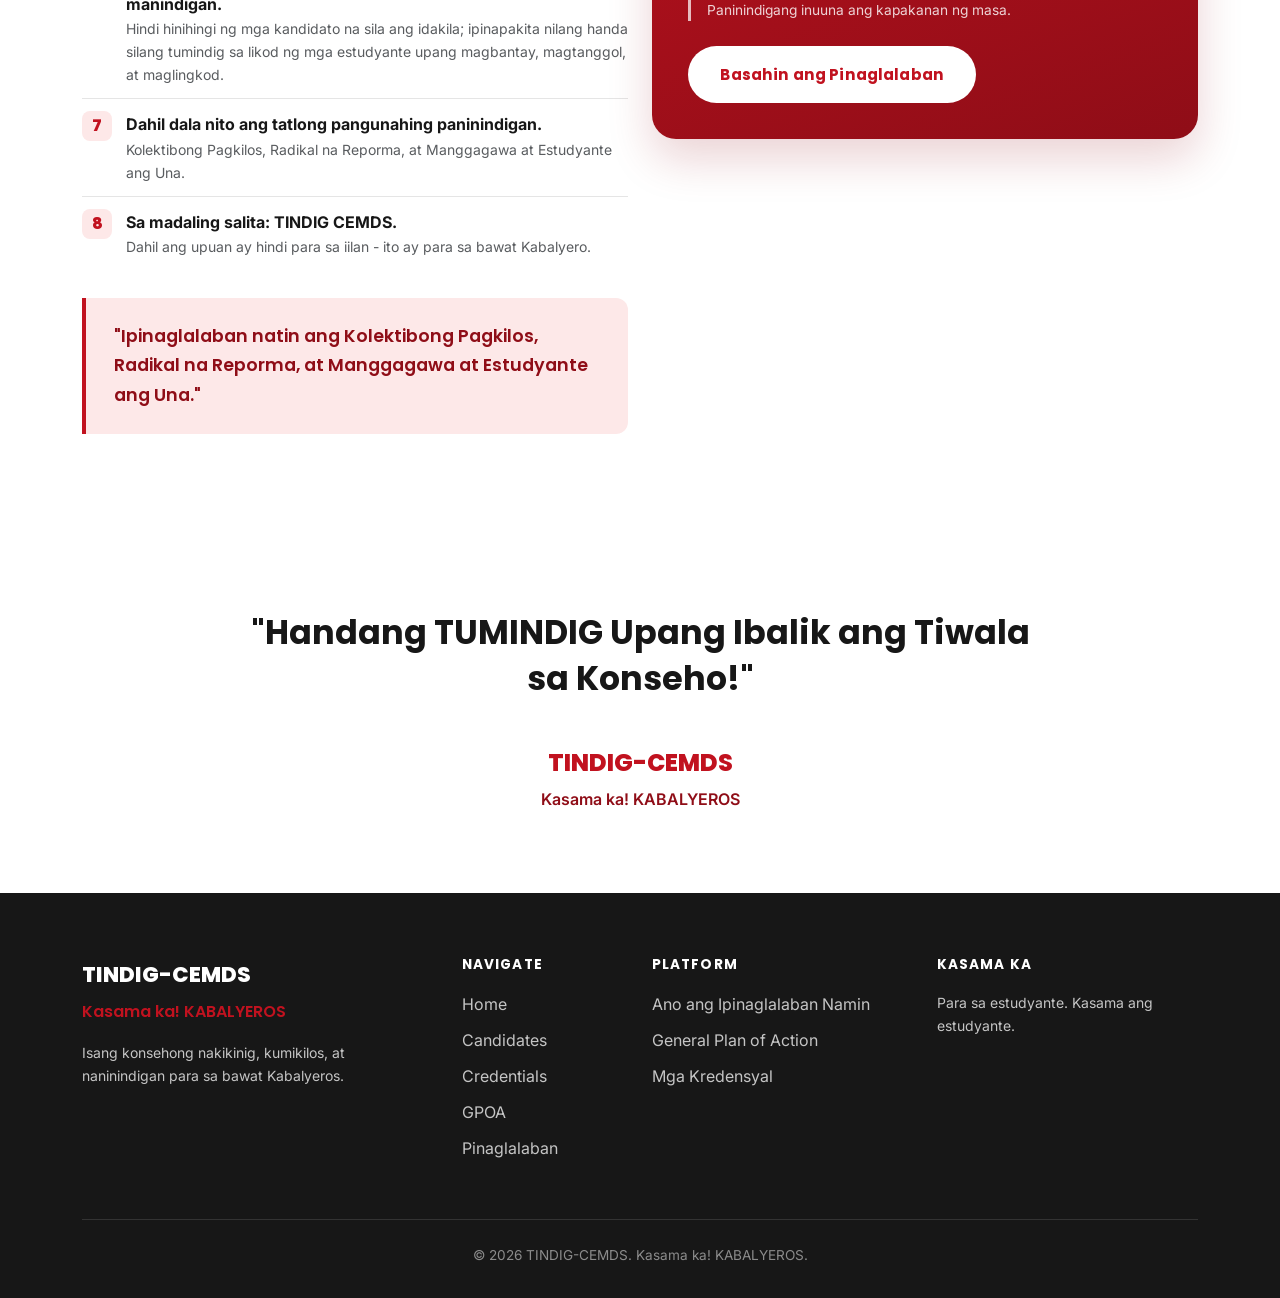
==== commit 93e7e1ec: "sxscsdc" ====
--- a/index.html
+++ b/index.html
@@ -45,7 +45,7 @@
                         </div>
                     </div>
                     <div class="col-lg-6">
-                        <div class="hero-visual hero-poster-visual reveal"> <img src="assets/images/POSTER.png"
+                        <div class="hero-visual hero-poster-visual reveal"> <img src="assets/images/Poster.png"
                                 alt="TINDIG-CEMDS campaign poster">
                         </div>
                     </div>
